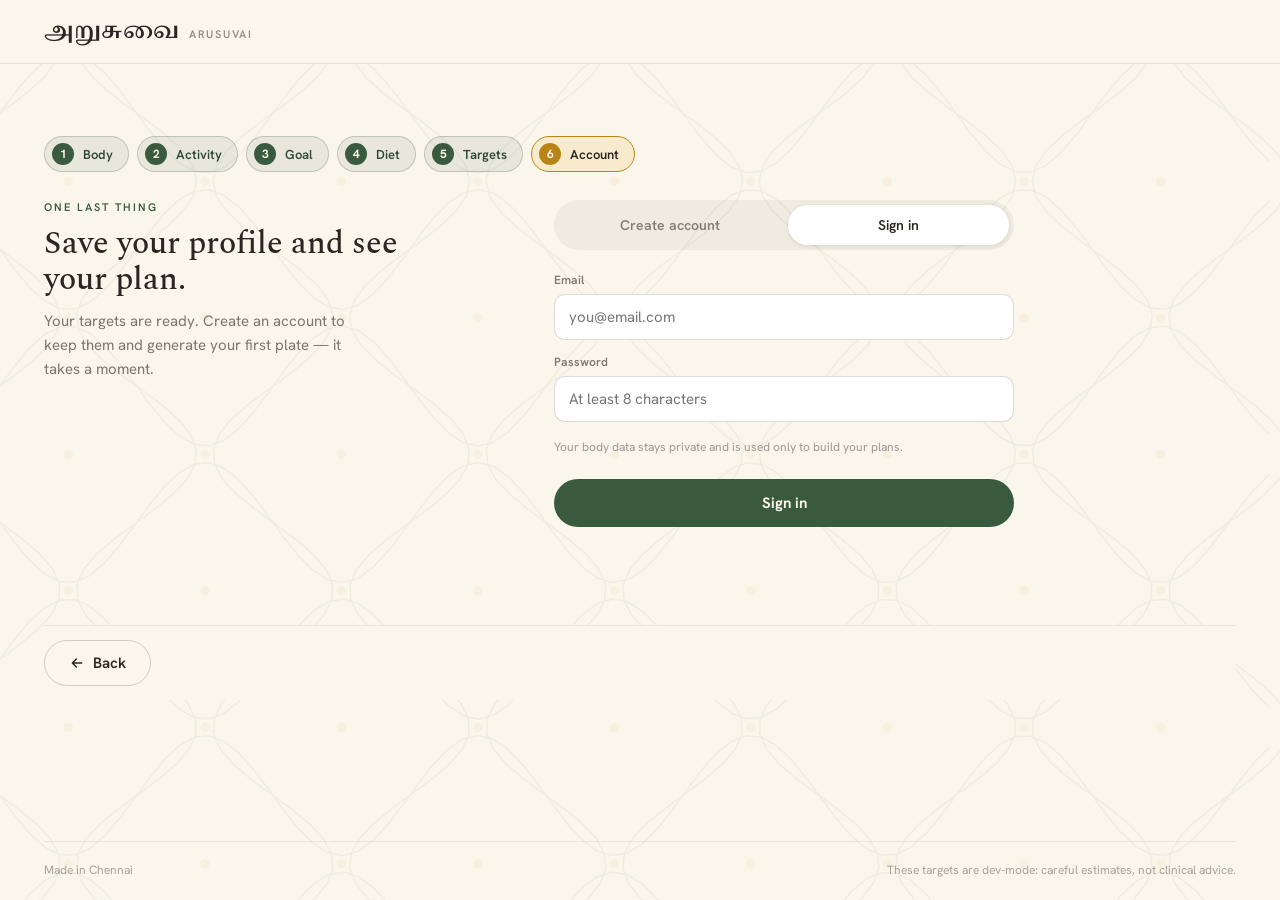
==== web/dashboard.html @ bb8af954 "R4d (south dinner split): SOUTH_DINNER mirrors SOUTH_LUNCH's grammar exactly R4d as written bundled " ====
<!DOCTYPE html>
<html lang="en">
<head>
<meta charset="utf-8">
<meta name="viewport" content="width=device-width, initial-scale=1">
<title>Arusuvai · Your dashboard</title>
<meta name="description" content="Your saved profile and a real plate from the real engine — POST /api/plan, gated on your account.">
<link rel="preconnect" href="https://fonts.googleapis.com">
<link rel="preconnect" href="https://fonts.gstatic.com" crossorigin>
<link href="https://fonts.googleapis.com/css2?family=Spectral:ital,wght@0,400;0,500;0,600;1,400&family=Hanken+Grotesk:wght@400;500;600;700&family=Noto+Serif+Tamil:wght@400;500;600;700&display=swap" rel="stylesheet">
<link rel="stylesheet" href="styles.css">
</head>
<!-- .page-fill: the empty state (signed in, no saved profile) is only a few
     hundred pixels tall, so without this the footer sits mid-screen with bare
     cream below it. See styles.css.
     This page used to add `style="max-width: 1040px"` to its .wrap, which put
     its content column 110px inside its own header's logo. It now takes
     --container-max like every other route; no page sets its own width. -->
<body class="page-fill">

<!-- ============ KOLAM BACKGROUND ============ -->
<div id="kolam" aria-hidden="true"></div>

<!-- ============ HEADER ============ -->
<header id="siteHeader" class="site-header">
  <div class="header-inner">
    <a href="index.html" class="brand" aria-label="Arusuvai — back to the home page">
      <span class="brand-ta">அறுசுவை</span>
      <span class="brand-latin">arusuvai</span>
    </a>
    <!-- See web/header.js: the "authenticated" state, minus its self-link. -->
    <nav class="app-nav" id="appNav" aria-label="Primary"></nav>
  </div>
  <div class="header-rule" aria-hidden="true"></div>
</header>

<div class="wrap">

  <!-- ============ GATE: checking session ============ -->
  <div id="dashGateLoading" class="ob-loading" style="padding-top: clamp(26px, 5vw, 44px);">Checking your session…</div>

  <!-- ============ GATE: signed in, no saved profile ============ -->
  <section class="ob-hero no-rule" id="dashNoProfile" hidden>
    <div class="eyebrow">No saved profile yet</div>
    <h1 class="ob-title">Complete onboarding to see your dashboard.</h1>
    <p class="ob-sub">You're signed in, but there's no profile saved against this account yet.</p>
    <p class="ob-nav"><a href="onboarding.html" class="btn btn-primary">Start onboarding →</a></p>
  </section>

  <!-- ============ DASHBOARD ============ -->
  <div id="dashMain" hidden style="position: relative; z-index: 1; padding: clamp(26px, 5vw, 44px) 0 100px;">

    <div class="tag-row" id="dashProfileTags" style="margin-bottom: clamp(20px, 3vw, 28px);"></div>

    <!-- The same .ob-grid12 the wizard's six steps render into — narrative in
         columns 1-4, controls in 6-12. Not a dashboard-specific two-track
         grid: that is what put this column 110px right of its own logo. -->
    <div class="ob-grid12" style="margin-bottom: clamp(4px, 1vw, 8px);">
      <div class="ob-col-narrative">
        <div class="ob-step-eyebrow">Plate picker</div>
        <div class="ob-step-title" style="font-size: clamp(20px, 3vw, 25px);">Which plate should we solve for?</div>
        <!-- End-user language. This used to send the reader to "CLAUDE.md's
             Meal templates and the build-status table" — repo files nobody
             outside the codebase can open. Same fact, same honesty, addressed
             to the person using the product. -->
        <p class="ob-step-sub">These five are the only region-and-meal combinations with verified recipe data
          today. One plate is solved per request, not a full day.</p>
      </div>
      <div class="ob-col-controls">
        <!-- Region-grouped plate cards, ported from Arusuvai Dashboard v2.dc.html.
             The two regions and five (region, meal_slot) pairs are the real,
             hardcoded set core/planner has templates for today (see the
             build-status table) -- not invented from the mockup. South Indian
             dinner joined 2026-08-24 (TASKS_3.md R4d): it mirrors South Indian
             lunch's own grammar, so it earns a third South Indian card rather
             than a new region group. Card "name"
             is the region only and "note" is a generic, uniformly-true line:
             the mockup's per-card dish names ("Pongal, sambar & chutney") are
             not ported, because the solver -- not this page -- decides which
             dishes fill a plate, and it hasn't run yet when this picker
             renders. -->
        <div class="dash-plate-groups" id="obPlatePicker">
          <div class="dash-plate-region">
            <div class="dash-plate-region-head"><span class="dash-plate-region-label">South Indian</span><span class="dash-plate-region-rule" aria-hidden="true"></span></div>
            <div class="dash-plate-grid">
              <label class="dash-plate-card">
                <input type="radio" name="plate" value="south_indian:breakfast" checked>
                <span class="dash-plate-card-head"><span class="dash-plate-slot">Breakfast</span><span class="dash-plate-dot" aria-hidden="true"></span></span>
                <span class="dash-plate-name">South Indian</span>
                <span class="dash-plate-note">Solved fresh from today's recipe library.</span>
              </label>
              <label class="dash-plate-card">
                <input type="radio" name="plate" value="south_indian:lunch">
                <span class="dash-plate-card-head"><span class="dash-plate-slot">Lunch</span><span class="dash-plate-dot" aria-hidden="true"></span></span>
                <span class="dash-plate-name">South Indian</span>
                <span class="dash-plate-note">Solved fresh from today's recipe library.</span>
              </label>
              <label class="dash-plate-card">
                <input type="radio" name="plate" value="south_indian:dinner">
                <span class="dash-plate-card-head"><span class="dash-plate-slot">Dinner</span><span class="dash-plate-dot" aria-hidden="true"></span></span>
                <span class="dash-plate-name">South Indian</span>
                <span class="dash-plate-note">Solved fresh from today's recipe library.</span>
              </label>
              <div class="dash-plate-more" aria-hidden="true">More South Indian slots open here as recipes are added.</div>
            </div>
          </div>
          <div class="dash-plate-region">
            <div class="dash-plate-region-head"><span class="dash-plate-region-label">North Indian</span><span class="dash-plate-region-rule" aria-hidden="true"></span></div>
            <div class="dash-plate-grid">
              <label class="dash-plate-card">
                <input type="radio" name="plate" value="north_indian:lunch">
                <span class="dash-plate-card-head"><span class="dash-plate-slot">Lunch</span><span class="dash-plate-dot" aria-hidden="true"></span></span>
                <span class="dash-plate-name">North Indian</span>
                <span class="dash-plate-note">Solved fresh from today's recipe library.</span>
              </label>
              <label class="dash-plate-card">
                <input type="radio" name="plate" value="north_indian:dinner">
                <span class="dash-plate-card-head"><span class="dash-plate-slot">Dinner</span><span class="dash-plate-dot" aria-hidden="true"></span></span>
                <span class="dash-plate-name">North Indian</span>
                <span class="dash-plate-note">Solved fresh from today's recipe library.</span>
              </label>
              <div class="dash-plate-more" aria-hidden="true">More North Indian slots open here as recipes are added.</div>
            </div>
          </div>
        </div>
        <div class="ob-save-actions">
          <!-- .btn-action, not an inline size: this is the same act as the
               wizard's Continue and must be the same control. Placement
               differs (inline, not a sticky bar) because this is a
               single-purpose page — see styles.css, "the page-advancing
               action", for the rule. -->
          <button type="button" class="btn btn-primary btn-action" id="dashGenerate">
            Generate my plate
            <svg width="16" height="16" viewBox="0 0 24 24" fill="none" stroke="currentColor" stroke-width="2.2" stroke-linecap="round" stroke-linejoin="round"><path d="M5 12h14M13 6l6 6-6 6"></path></svg>
          </button>
        </div>
        <div class="ob-endpoint" id="dashEndpointLabel" style="text-align: left;"></div>
      </div>
    </div>

    <div id="obPlanLoading" class="ob-loading" hidden>Calling <code>POST /api/plan</code>…</div>
    <div id="obPlanNetworkError" class="ob-error" hidden></div>

    <div style="margin-top: clamp(28px, 4vw, 38px);">

      <!-- ===== SUCCESS ===== -->
      <section id="obPlanSuccess" hidden>
        <div class="eyebrow" id="obSuccessEyebrow" style="margin-bottom: 14px;"></div>
        <h1 class="ob-title" style="max-width: none;">A plate built for you.</h1>

        <!-- Plate (components) beside its summary + actions on desktop; stacks
             on phones. See styles.css .dash-plan-grid. One plate per call, so
             this is plate | summary, not a fabricated multi-meal day. -->
        <div class="dash-plan-grid">
          <div class="meal-grid">
            <!-- Class set by dashboard-success.js (dash-dish-card) -- left
                 bare here since JS overwrites className on every render. -->
            <div id="obPlanMeals"></div>
          </div>

          <aside class="dash-plan-side">
            <p class="ob-target-sentence" id="obSuccessSentence" style="max-width: 46ch;"></p>
            <!-- Class set by dashboard-success.js (dash-total-card). -->
            <div id="obPlanTotal"></div>
            <!-- Provenance, not decoration. docs/methodology.md requires any
                 rendered plan produced in dev_mode to carry that label in the
                 artifact itself, because this page's real output is a
                 screenshot and "unvalidated" has to survive being viewed with
                 no surrounding context. Sits above the relaxation note: how
                 much of this plate rests on unchecked data outranks which
                 tolerance rungs were walked. See audit finding 37. Class set
                 by dashboard-success.js (dash-callout-amber) when non-empty. -->
            <div id="obPlanProvenance"></div>
            <div class="dash-note" id="obPlanRelaxationNote"></div>

            <div style="display: flex; flex-wrap: wrap; gap: 12px; margin-top: clamp(20px, 3vw, 28px);">
              <button type="button" class="btn btn-primary btn-action" id="dashRegenerate">
                <svg width="15" height="15" viewBox="0 0 24 24" fill="none" stroke="currentColor" stroke-width="2.2" stroke-linecap="round" stroke-linejoin="round"><path d="M21 12a9 9 0 1 1-2.64-6.36M21 3v6h-6"></path></svg>
                Regenerate this plate
              </button>
            </div>
          </aside>
        </div>
      </section>

      <!-- ===== HONEST DECLINE ===== -->
      <!-- A decline is prose, not a grid — capped to a readable column rather
           than stretched across the wide dashboard. -->
      <section id="obPlanDecline" hidden style="max-width: 680px;">
        <div class="eyebrow" id="obDeclineEyebrow" style="color: var(--amber-deep); margin-bottom: 14px;"></div>
        <h1 class="ob-title" style="max-width: none;">We'd rather not build this one.</h1>
        <p class="ob-target-sentence" id="obDeclineLede" style="max-width: 56ch;"></p>

        <div class="ob-decline-grid">
          <div class="ob-callout dash-decline-held" style="margin: 0;">
            <div class="ob-callout-head">
              <svg width="15" height="15" viewBox="0 0 24 24" fill="none" stroke="currentColor" stroke-width="2.2" stroke-linecap="round" stroke-linejoin="round"><rect x="4" y="11" width="16" height="10" rx="2"></rect><path d="M8 11V7a4 4 0 0 1 8 0v4"></path></svg>
              <span>Why we stopped</span>
            </div>
            <div class="ob-callout-list" id="obDeclineViolations"></div>
          </div>

          <div>
            <div style="font-size: 11px; letter-spacing: .14em; text-transform: uppercase; color: rgba(43, 38, 34, .45); font-weight: 600; margin-bottom: 14px;">What you can do</div>
            <div class="ob-paths" id="obDeclinePaths"></div>
          </div>
        </div>

        <p class="ob-decline-disclosure" id="obDeclineDisclosure" style="margin-top: 18px;"></p>
        <!-- The decline's counterpart to #obPlanProvenance on the success path.
             A refusal computed from unchecked figures is still a claim, and the
             reader is owed the same disclosure a served plate gets. Class set
             by dashboard-decline.js (dash-callout-amber) when non-empty. -->
        <div id="obDeclineProvenance"></div>

        <div style="display: flex; flex-wrap: wrap; gap: 12px; margin-top: clamp(24px, 3.5vw, 32px);">
          <a href="onboarding.html" class="btn btn-primary btn-action">Adjust my profile</a>
          <button type="button" class="btn btn-action is-quiet" id="dashTryAnother">Try a different plate</button>
        </div>
        <p class="ob-field-note" style="margin-top: 20px; max-width: 56ch;">This isn't an error — it's the plan being honest rather than quietly bending a limit you asked it to hold.</p>
      </section>

    </div>
  </div>

  <!-- ============ FOOTER ============ -->
  <footer class="site-footer">
    <div class="footer-bottom">
      <span>Made in Chennai</span>
      <span>These targets are dev-mode: careful estimates, not clinical advice.</span>
    </div>
  </footer>
</div>

<script src="auth.js"></script>
<script src="header.js"></script>
<script src="kolam.js"></script>
<script src="dashboard-copy.js"></script>
<script src="dashboard-success.js"></script>
<script src="dashboard-decline.js"></script>
<script src="dashboard.js"></script>
</body>
</html>
---- web/styles.css ----
/* Arusuvai landing page — ported from the Claude Design canvas
   (Arusuvai Landing.dc.html) to a self-contained static page with no
   proprietary runtime. Palette, type and motion follow
   data/../uploads/arusuvai_design_brief.md:
     cream #FBF6EC · charcoal #2B2622 · leaf green #3A5A40
     turmeric amber #E0A526 (used sparingly) · terracotta #C1694F
   Motion is slow and warm; one thing moves at a time. */

:root {
  --cream: #FBF6EC;
  --cream-card: #FCF9F1;
  --cream-sink: #F4ECD9;
  --ink: #2B2622;
  --green: #3A5A40;
  --green-dark: #2E4833;
  --amber: #E0A526;
  --amber-deep: #B98416;
  --terracotta: #C1694F;
  /* Added for web/onboarding.html: the first form with real submission
     failure states (a 422 from the API, an unreachable server). Not in the
     original design brief — DESIGN_SYSTEM.md flagged this as undefined, so
     it's registered here rather than left as an inline color. Distinct from
     --terracotta (a tertiary *accent*, not a status color). */
  --error: #B3392C;
  --error-bg: rgba(179, 57, 44, .08);
  /* --field / --field-border were removed 2026-07-29 and folded into
     --surface / --border below. They said "text input" specifically, which is
     why radio cards and pills were free to use a different fill and did — the
     token layer itself encoded the split that made surface colour ambiguous.
     One token now covers every interactive control regardless of its shape. */
  --serif: 'Spectral', Georgia, serif;
  --sans: 'Hanken Grotesk', system-ui, sans-serif;
  --tamil: 'Noto Serif Tamil', serif;
  --rule: rgba(43, 38, 34, .08);

  /* ---- THE CONTAINER TOKEN ----
     Added 2026-07-29. One measure and one inset for every page, every route,
     header through footer. Before this there were three: the landing page at
     1240px, the wizard at its own 1200px, and the dashboard at an inline
     1040px set on .wrap in dashboard.html. That last one is the reason this
     is a token and not a per-page value: the dashboard's HEADER still used
     the global measure while its CONTENT used the inline override, so the
     logo sat at x=305 and the content column beneath it at x=415 — a 110px
     misalignment inside a single page, with the brand visibly hanging off
     the left of everything under it.

     A page may change what it puts inside the container. It may not change
     the container. Nothing below this line, and nothing in any page's markup,
     may set its own max-width on a layout container; the derived rules are
     .wrap, .header-inner and the wizard grid, and tests/test_web_wizard_layout.py
     asserts logo-left == content-left on all three routes rather than
     trusting that promise. */
  --container-max: 1280px;
  --container-pad: clamp(18px, 4vw, 44px);
  /* Kept as the name the rest of this sheet already uses. It is now an alias,
     not an independent value — there is one measure. */
  --max: var(--container-max);

  /* ---- surface / state tokens (single-purpose, one meaning each) ----
     Added 2026-07-29. Before these, one fill value carried two meanings at
     once: cream/tan said "this is a card" on the activity and goal cards but
     a green tint said "this is selected" on the very same component, and the
     day picker said "selected" with a THIRD treatment (solid green, white
     text). Three selected languages and a surface colour doing double duty.
     Surface and state are now orthogonal: --surface answers "is this
     interactive?", --accent-selected answers "is this chosen?", and neither
     is ever used for the other's job. Step components must reference these,
     never a raw hex. */
  --surface: #FFFFFF;            /* every interactive control, always white */
  --surface-page: var(--cream);  /* the page itself */
  --surface-panel: var(--cream-sink); /* read-only panels ONLY (citations) */
  --border: rgba(43, 38, 34, .16);
  --border-selected: var(--green);
  --accent-selected: rgba(58, 90, 64, .08);
  /* Amber has exactly one job in the wizard: marking the current step in the
     stepper. It previously also tinted the dev_mode badge and inline numbers
     in step 5's prose, so "amber" meant three different things on one screen
     and stopped signalling anything. Numbers get weight instead of colour;
     dev_mode gets a neutral treatment. */
  --accent-current: var(--amber-deep);

  /* ---- wizard layout contract (see .ob-shell / .ob-grid12) ----
     --wizard-max was an independent 1200px until 2026-07-29. That was the
     narrower version of the same defect as the dashboard's inline 1040px:
     the wizard's own measure was 40px tighter than the header's, so the
     onboarding logo and the step content did not share a left edge either.
     A route-specific measure is exactly what --container-max exists to
     prevent, so this is now an alias with no value of its own. */
  --wizard-max: var(--container-max);
  --wizard-gutter: 32px;  /* one gutter, all six steps */
  --wizard-top: 72px;     /* fixed offset below the header; NOT centring */
  --ob-nav-h: 76px;       /* sticky action bar; reserved as step padding */

  /* ---- shared type scale ----
     Step 5's review prose was set at clamp(18px,3.4vw,22px) with 1.55 leading
     while every other step's description was a flat 15px/1.6 — the same role
     rendered two sizes apart depending on which step you were on. */
  --text-lead: 16.5px;    /* step 5's review sentence (serif, still larger) */
  --text-body: 15px;      /* every step description */
  --text-note: 12.5px;    /* helper text under a control group */
  --text-label: 12.5px;   /* control-group captions */

  /* ---- kolam background ----
     ONE value for the woven dot grid, on every route. Added 2026-07-30: the
     landing page animated its own inline opacity between .03 and .18 while
     onboarding and the dashboard sat at a flat .06 from this sheet, so the
     same background element was three times stronger on one route than the
     other two and the seam showed on navigation. The landing page still
     breathes — web/app.js multiplies an envelope by this token — but it now
     breathes UP TO the shared value rather than past it, so no route ever
     renders the kolam at a strength another route does not. Change this one
     number to change the background everywhere, including reduced motion. */
  --kolam-opacity: .06;

  /* ---- protein calculator dock (landing page only) ----
     The dock is deliberately anchored to the viewport edge, not to the
     container: it is a persistent utility rail, the one element on the page
     that is not page content. What was NOT defined was what happens when the
     viewport is narrower than the panel it slides open, and the answer used
     to be "the card overflows and is clipped" — at 390px, 308px of card with
     roughly 40px on screen (DESIGN_SYSTEM.md, known inconsistency 0). The
     panel and the card now take their width from this one value, which never
     exceeds the viewport minus room for the toggle, so the open state fits at
     every width instead of being hidden by `overflow-x: clip`. */
  --calc-panel-w: min(308px, calc(100vw - 64px));
}

* { box-sizing: border-box; }
html { -webkit-text-size-adjust: 100%; scroll-behavior: smooth; }
body {
  margin: 0;
  background: var(--cream);
  color: var(--ink);
  font-family: var(--sans);
  -webkit-font-smoothing: antialiased;
  text-rendering: optimizeLegibility;
  overflow-x: clip;
}
a { color: var(--green); text-decoration: none; transition: color .3s ease; }
a:hover { color: var(--amber-deep); }
img { max-width: 100%; display: block; }
button { font-family: var(--sans); }

/* ---------- keyframes ---------- */
@keyframes ar-fadein { from { opacity: 0; transform: translateY(10px); } to { opacity: 1; transform: translateY(0); } }
@keyframes ar-nudge { 0%, 100% { transform: translateY(0); } 50% { transform: translateY(5px); } }

/* ---------- shell ---------- */
.wrap {
  position: relative;
  z-index: 1;
  max-width: var(--container-max);
  margin: 0 auto;
  padding: 0 var(--container-pad);
}
.eyebrow {
  font-size: 12px;
  letter-spacing: .18em;
  text-transform: uppercase;
  color: var(--green);
  font-weight: 600;
}
section { border-top: 1px solid var(--rule); }
section.no-rule { border-top: none; }

/* ---------- kolam background ---------- */
#kolam {
  position: fixed;
  inset: 0;
  z-index: 0;
  pointer-events: none;
  overflow: hidden;
  opacity: var(--kolam-opacity);
}
#kolam svg { width: 100%; height: 100%; }

/* ---------- header ---------- */
.site-header {
  position: sticky;
  top: 0;
  z-index: 30;
  background: var(--cream);
  transition: background .3s ease, backdrop-filter .3s ease;
}
.site-header.scrolled {
  background: rgba(251, 246, 236, .82);
  backdrop-filter: blur(16px) saturate(1.4);
  -webkit-backdrop-filter: blur(16px) saturate(1.4);
}
/* Same measure and the same horizontal inset as .wrap, from the same tokens.
   Only the vertical padding is the header's own. This is what makes the logo
   share a left edge with the content below it on every route. */
.header-inner {
  max-width: var(--container-max);
  margin: 0 auto;
  padding: 14px var(--container-pad);
  display: flex;
  align-items: center;
  justify-content: space-between;
  gap: 16px;
}
.header-rule { height: 1px; background: rgba(43, 38, 34, .1); }
.brand { display: flex; align-items: baseline; gap: 10px; }
/* The brand is the only way out of the onboarding wizard for an anonymous
   visitor: that state deliberately renders no nav items (web/header.js), so
   without this the sole exit is the browser's back button. It carries no
   colour of its own, so `a { color: var(--green) }` would tint the wordmark
   on hover -- the affordance is a cursor and a slight fade, not a colour
   change. .brand-ta/.brand-latin set their own colours, so opacity is the
   one property that reaches both. */
a.brand { cursor: pointer; transition: opacity .25s ease; }
a.brand:hover { opacity: .62; }
.brand-ta { font-family: var(--tamil); font-weight: 600; font-size: 22px; color: var(--ink); letter-spacing: .2px; }
.brand-latin { font-size: 11px; letter-spacing: .16em; text-transform: uppercase; color: rgba(43, 38, 34, .5); font-weight: 600; }
/* One nav, for all three header states (see web/header.js). It replaces .nav
   on the landing page and .ob-authbar on the two app pages, which were two
   layouts for the same strip: .nav laid out left-to-right with an 18px gap,
   .ob-authbar right-aligned with a 10px gap and its own wrapping rules, so
   the same "Log out" button sat at a different height and spacing depending
   on which page you were on. */
.app-nav { display: flex; flex-wrap: wrap; align-items: center; justify-content: flex-end; gap: 18px; min-width: 0; }
.app-nav a { font-size: 14px; font-weight: 500; color: rgba(43, 38, 34, .7); }
.app-nav a:hover { color: var(--green); }
.app-nav .btn-link { font-size: 14px; }
/* The address truncates rather than forcing a horizontal scroll on every
   signed-in page; the full value stays the element's text content. */
.hdr-email { font-size: 13px; color: rgba(43, 38, 34, .55); min-width: 0; overflow: hidden; text-overflow: ellipsis; white-space: nowrap; }

/* ---------- buttons ---------- */
.btn { cursor: pointer; border: none; font-family: var(--sans); white-space: nowrap; transition: background .3s, transform .3s, color .3s, border-color .3s; }
.btn-link { font-size: 14px; font-weight: 600; color: var(--green); background: none; padding: 9px 6px; }
.btn-link:hover { color: var(--green-dark); }
.btn-primary { font-size: 14px; font-weight: 600; color: var(--cream); background: var(--green); padding: 9px 16px; border-radius: 999px; }

/* ---------- the page-advancing action ----------
   THE RULE, so that this is a decision rather than an accident:

     A multi-step flow puts its advancing action in the sticky bottom bar
     (.ob-nav). Progression is the mental model there — the reader's eye
     learns one place and Continue never moves between steps.

     A single-purpose page puts its action inline, directly beneath the
     controls it acts on (.ob-save-actions). There is no progression to
     anchor, and a sticky bar for one button is chrome around a single act.

   The placements differ because the pages differ; the BUTTONS must not. Both
   were separately sized before — the wizard's Continue at 13px/24px from a
   rule, the dashboard's Generate at 14px/26px from an inline style, its
   Regenerate at 14px/24px from another — so the same act looked like a
   slightly different control depending on where you met it. One class now
   carries that geometry, and neither placement may set its own.

   .is-quiet is the secondary emphasis (wizard Back, "Try a different plate"):
   same geometry, outlined instead of filled. */
/* box-sizing + a transparent border, so the outlined variant is not 2px
   taller than the filled one; an explicit line-height, so an <a class="btn
   btn-action"> is not taller than a <button> with the same class inheriting
   the body's 1.6. Measured: 46 / 48 / 48px across the three before this. */
.btn-action { box-sizing: border-box; padding: 13px 24px; border: 1px solid transparent; border-radius: 999px;
  font-size: 15px; font-weight: 600; line-height: 1.25; display: inline-flex; align-items: center; gap: 8px; }
/* An explicit display value beats the `hidden` attribute's UA `display:none`,
   so buttons hidden per step (Back on step 1, Continue on step 6) kept
   rendering until this existed. */
.btn-action[hidden] { display: none; }
.btn-primary.btn-action:not(:disabled):hover { transform: translateY(-1px); }
.btn-action.is-quiet { background: transparent; border-color: rgba(43, 38, 34, .2); color: var(--ink); }
.btn-action.is-quiet:hover { border-color: var(--green); color: var(--green); }
.btn-primary:hover { background: var(--green-dark); }
.cta { font-family: var(--sans); font-size: 15px; font-weight: 600; padding: 14px 24px; border-radius: 999px; display: inline-block; }
.cta-solid { color: var(--cream); background: var(--green); }
.cta-solid:hover { background: var(--green-dark); color: var(--cream); transform: translateY(-1px); }
.cta-ghost { color: var(--ink); padding: 14px 20px; border: 1px solid rgba(43, 38, 34, .2); }
.cta-ghost:hover { border-color: var(--green); color: var(--green); }

/* ---------- protein calculator dock ---------- */
.calc-dock {
  position: fixed;
  top: 50%;
  right: 0;
  transform: translateY(-50%);
  z-index: 45;
  display: flex;
  align-items: stretch;
}
.calc-panel { width: 0; overflow: hidden; transition: width .42s cubic-bezier(.22, .61, .36, 1); }
.calc-dock.open .calc-panel { width: var(--calc-panel-w); }
/* The card keeps an explicit width rather than 100%: the panel collapses to
   0 to animate, and a percentage card would squeeze its own text during the
   transition instead of sliding out from behind the edge. Same token as the
   panel, so the two can never disagree -- that disagreement is what let the
   card sit 308px wide inside a 40px-visible panel at 390px. */
.calc-card {
  width: var(--calc-panel-w);
  background: var(--cream-card);
  border: 1px solid rgba(43, 38, 34, .12);
  border-right: none;
  border-radius: 16px 0 0 16px;
  box-shadow: -8px 0 28px rgba(43, 38, 34, .1);
  padding: 22px 22px 24px;
}
.calc-kicker { font-size: 11px; letter-spacing: .16em; text-transform: uppercase; color: var(--green); font-weight: 600; margin-bottom: 4px; }
.calc-lede { font-size: 12.5px; color: rgba(43, 38, 34, .55); line-height: 1.5; margin-bottom: 16px; }
.calc-sentence { font-family: var(--serif); font-size: 18px; line-height: 1.9; color: var(--ink); }
.calc-sentence input {
  font: inherit; font-weight: 600; color: var(--amber-deep); text-align: center;
  background: transparent; border: none; border-bottom: 2px solid rgba(224, 165, 38, .5);
  outline: none; padding: 0 2px;
}
.calc-sentence input.w { width: 2.9em; }
.calc-sentence input.d { width: 1.9em; }
.calc-result { margin-top: 16px; padding-top: 16px; border-top: 1px solid rgba(43, 38, 34, .1); }
.calc-result .val { font-size: 16px; color: var(--ink); }
.calc-result .val strong { font-weight: 700; color: var(--green); }
.calc-cite { font-size: 12px; color: rgba(43, 38, 34, .5); font-style: italic; margin-top: 6px; line-height: 1.5; }
.calc-toggle {
  flex: none;
  background: var(--green);
  color: var(--cream);
  border: none;
  cursor: pointer;
  border-radius: 14px 0 0 14px;
  padding: 18px 11px;
  display: flex;
  flex-direction: column;
  align-items: center;
  gap: 12px;
  box-shadow: -3px 0 14px rgba(43, 38, 34, .14);
  transition: background .3s;
}
.calc-toggle:hover { background: var(--green-dark); }
.calc-toggle .lbl { writing-mode: vertical-rl; transform: rotate(180deg); font-size: 11px; letter-spacing: .16em; text-transform: uppercase; font-weight: 600; }
.calc-toggle .chev { transition: transform .4s ease; }
.calc-dock.open .calc-toggle .chev { transform: rotate(180deg); }
/* Behaviour below the point where the open panel would cover the reading
   column, which was previously undefined. 1100px is not a new number: it is
   the same collapse point .ob-grid12 uses, the width at which this project
   already decided a two-track layout stops fitting. Above it the dock sits at
   the vertical centre, beside the content. At or below it the dock drops to
   the bottom corner, so an open panel overlaps the end of the page rather
   than the middle of the paragraph the reader is in. The ≤560px rule further
   down only repeats the anchoring; the width is handled by --calc-panel-w at
   every size, so there is no width at which the card is clipped. */
@media (max-width: 1100px) {
  .calc-dock { top: auto; bottom: 16px; transform: none; }
}

/* ---------- hero ---------- */
.hero {
  padding: clamp(34px, 6vw, 72px) 0 clamp(8px, 2vw, 20px);
  text-align: center;
  display: flex;
  flex-direction: column;
  align-items: center;
}
.hero .eyebrow { margin-bottom: 34px; }
/* align-items: flex-end, NOT baseline. The row cycles Tamil, Telugu, Kannada
   and Malayalam through one slot, and those four fonts put their baseline at
   different heights within the same font-size — so a baseline-aligned label
   moved every 2.5s, sitting mid-glyph on the Malayalam frame and lower on the
   Kannada one. The word is an inline-block with line-height .96, which makes
   its box exactly .96em tall whatever script is in it; aligning to the bottom
   of that box is therefore script-independent by construction. The old
   `padding-bottom: 16px` on the label was the hand-tuned compensation for the
   baseline drift and is gone with the cause. */
.morph-row { display: flex; align-items: flex-end; justify-content: center; gap: 16px; flex-wrap: wrap; margin-bottom: 2px; min-height: 1.05em; }
.morph-word {
  display: inline-block; line-height: .96;
  font-size: clamp(44px, 7vw, 74px); color: var(--ink); font-weight: 600;
  font-family: var(--tamil);
  transition: opacity .5s ease;
}
.morph-lang { font-size: 12px; letter-spacing: .14em; text-transform: uppercase; color: rgba(43, 38, 34, .4); font-weight: 600; padding-bottom: 4px; transition: opacity .5s ease; }
.hero-title { font-family: var(--serif); font-weight: 500; font-size: clamp(30px, 4.8vw, 50px); line-height: 1.08; letter-spacing: -.01em; margin: 14px 0 0; color: var(--ink); max-width: 22ch; }
.hero-sub { font-size: clamp(16px, 1.7vw, 18px); line-height: 1.6; color: rgba(43, 38, 34, .72); max-width: 52ch; margin: 20px 0 0; text-wrap: pretty; }
.cred-line { display: flex; align-items: center; justify-content: center; gap: 9px; margin: 22px 0 0; }
.cred-dot { width: 7px; height: 7px; border-radius: 50%; background: var(--amber); flex: none; }
.cred-line span:last-child { font-size: 14px; font-weight: 500; color: var(--ink); }
.cta-row { display: flex; flex-wrap: wrap; justify-content: center; gap: 14px; margin-top: 30px; }
.free-line { font-size: 14.5px; color: var(--ink); margin-top: 22px; }
.free-line strong { color: var(--green); }
.cred-strip { font-size: 11.5px; letter-spacing: .03em; color: rgba(43, 38, 34, .42); margin-top: 14px; max-width: 54ch; line-height: 1.5; }
.scroll-cue { margin-top: clamp(30px, 4vw, 46px); display: flex; flex-direction: column; align-items: center; gap: 7px; color: rgba(43, 38, 34, .4); }
.scroll-cue:hover { color: var(--green); }
.scroll-cue span { font-size: 11px; letter-spacing: .16em; text-transform: uppercase; font-weight: 600; }
.scroll-cue svg { animation: ar-nudge 2s ease-in-out infinite; }

/* ---------- section headings ---------- */
.sec-eyebrow { margin-bottom: 14px; }
.sec-title { font-family: var(--serif); font-weight: 400; line-height: 1.2; color: var(--ink); margin: 0; }

/* ---------- six-food bloom ---------- */
.bloom { padding: clamp(60px, 9vw, 120px) 0 clamp(40px, 6vw, 80px); text-align: center; }
.bloom .eyebrow { margin-bottom: 22px; }
.bloom h2 { font-family: var(--serif); font-weight: 400; font-size: clamp(26px, 4vw, 42px); line-height: 1.2; margin: 0 auto; max-width: 24ch; color: var(--ink); }
.bloom h2 .accent { color: var(--amber-deep); border-bottom: 2px dotted rgba(224, 165, 38, .55); white-space: nowrap; }
.bloom-lede { font-size: 15px; color: rgba(43, 38, 34, .55); margin: 16px auto 0; max-width: 44ch; }
.bloom-grid { display: flex; flex-wrap: wrap; justify-content: center; gap: clamp(12px, 2vw, 22px); margin-top: clamp(30px, 5vw, 52px); }
.bloom-card {
  flex: 0 0 auto; width: 140px; padding: 22px 12px;
  background: var(--cream-card); border: 1px solid rgba(43, 38, 34, .09); border-radius: 16px;
  opacity: 0; transform: translateY(16px) scale(.96);
  transition: opacity .7s ease, transform .7s cubic-bezier(.22, .61, .36, 1);
}
.bloom-grid.in .bloom-card { opacity: 1; transform: translateY(0) scale(1); }
.bloom-grid.in .bloom-card:nth-child(1) { transition-delay: 0ms; }
.bloom-grid.in .bloom-card:nth-child(2) { transition-delay: 80ms; }
.bloom-grid.in .bloom-card:nth-child(3) { transition-delay: 160ms; }
.bloom-grid.in .bloom-card:nth-child(4) { transition-delay: 240ms; }
.bloom-grid.in .bloom-card:nth-child(5) { transition-delay: 320ms; }
.bloom-grid.in .bloom-card:nth-child(6) { transition-delay: 400ms; }
.bloom-card .ta { font-family: var(--tamil); font-size: 22px; font-weight: 600; color: var(--green); margin-bottom: 8px; }
.bloom-card .taste { font-size: 11px; letter-spacing: .1em; text-transform: uppercase; color: rgba(43, 38, 34, .45); font-weight: 600; margin-bottom: 12px; }
.bloom-card .food { font-family: var(--serif); font-size: 17px; color: var(--ink); }
.bloom-card .foodta { font-family: var(--tamil); font-size: 13px; color: rgba(43, 38, 34, .5); margin-top: 2px; }

/* ---------- one kitchen, three traditions ---------- */
.traditions { padding: clamp(50px, 7vw, 90px) 0; }
.traditions .head { text-align: center; margin-bottom: clamp(30px, 4vw, 50px); }
.traditions h2 { font-size: clamp(24px, 3.4vw, 38px); margin: 0 auto; max-width: 20ch; }
.trad-grid { display: grid; grid-template-columns: repeat(auto-fit, minmax(260px, 1fr)); gap: clamp(24px, 4vw, 48px); }
.trad-card { text-align: center; min-width: 0; }
.trad-plate {
  aspect-ratio: 1 / 1; border-radius: 20px; margin-bottom: 22px;
  border: 1px solid rgba(43, 38, 34, .06); overflow: hidden;
  /* Fallback while the real cut-out plate photo is dropped into web/assets/.
     A quiet concentric-ring motif in the leaf/amber palette, not a grey box. */
  background:
    radial-gradient(circle at 50% 50%, transparent 0 33%, rgba(43, 38, 34, .05) 33% 34%, transparent 34%),
    radial-gradient(circle at 50% 50%, transparent 0 45%, rgba(58, 90, 64, .10) 45% 46%, transparent 46%),
    radial-gradient(circle at 50% 42%, rgba(224, 165, 38, .10), transparent 55%),
    var(--cream-card);
}
.trad-plate img { width: 100%; height: 100%; object-fit: cover; }
.trad-name { font-family: var(--serif); font-size: 23px; color: var(--ink); margin-bottom: 7px; }
.trad-dishes { font-size: 13.5px; color: var(--amber-deep); font-weight: 600; margin-bottom: 13px; }
.trad-note { font-size: 14.5px; line-height: 1.6; color: rgba(43, 38, 34, .65); max-width: 34ch; margin: 0 auto; text-wrap: pretty; }

/* ---------- how it works ---------- */
.how { padding: clamp(50px, 7vw, 90px) 0; }
.how h2 { font-size: clamp(24px, 3.4vw, 36px); margin: 0 0 clamp(28px, 4vw, 44px); max-width: 22ch; }
.how .eyebrow { margin-bottom: 12px; }
.steps-grid { display: grid; grid-template-columns: repeat(auto-fit, minmax(230px, 1fr)); gap: clamp(18px, 2.5vw, 30px); }
.step { min-width: 0; }
.step .n { font-family: var(--serif); font-size: 15px; color: var(--amber); font-weight: 600; margin-bottom: 14px; }
.step .t { font-family: var(--serif); font-size: 19px; color: var(--ink); margin-bottom: 8px; line-height: 1.25; }
.step .b { font-size: 14.5px; color: rgba(43, 38, 34, .62); line-height: 1.55; }
.facts { margin-top: clamp(34px, 4vw, 52px); padding-top: clamp(28px, 3vw, 40px); border-top: 1px solid var(--rule); display: grid; grid-template-columns: repeat(auto-fit, minmax(240px, 1fr)); gap: clamp(24px, 4vw, 44px); }
.facts .col { min-width: 0; }
.facts .lbl { font-size: 11px; letter-spacing: .14em; text-transform: uppercase; color: rgba(43, 38, 34, .45); font-weight: 600; margin-bottom: 14px; }
.tag-row { display: flex; flex-wrap: wrap; gap: 8px; }
/* ONE fill, because .tag has exactly one job: a read-only summary of a value
   the user already chose. It used to fork on what the value was ABOUT --
   .tag-diet sage, .tag-goal amber -- which on the dashboard put "Vegetarian"
   and "Maintain" side by side in two different colours while being the same
   class of element read out of the same saved profile. The colour was
   carrying no information the label wasn't already carrying.

   Neutral rather than sage, deliberately: these sit directly above the plate
   picker, whose chosen pill is --accent-selected (a sage tint). A read-only
   chip in the selected colour, inches from a control where that colour means
   "you picked this", invites the reading that the chips are selectable too.
   Different job, different surface. */
.tag { font-size: 13.5px; color: var(--ink); border-radius: 999px; padding: 6px 15px; background: rgba(43, 38, 34, .06); }
.facts .fine { font-size: 12.5px; line-height: 1.55; color: rgba(43, 38, 34, .5); margin-top: 13px; max-width: 42ch; }

/* ---------- sample day ---------- */
.sample { padding: clamp(50px, 7vw, 90px) 0; }
.sample .eyebrow { margin-bottom: 12px; }
.sample h2 { font-size: clamp(24px, 3.4vw, 36px); margin: 0 0 6px; max-width: 22ch; }
.sample .who { font-size: 15px; color: rgba(43, 38, 34, .6); font-style: italic; margin-bottom: clamp(26px, 3.5vw, 40px); }
.meal-grid { display: grid; grid-template-columns: repeat(auto-fit, minmax(250px, 1fr)); gap: clamp(18px, 2.5vw, 28px); }
.meal-card { background: var(--cream-card); border: 1px solid rgba(43, 38, 34, .09); border-radius: 16px; padding: 24px; min-width: 0; }
.meal-card .meal { font-size: 11px; letter-spacing: .12em; text-transform: uppercase; color: var(--amber-deep); font-weight: 700; margin-bottom: 12px; }
.meal-card .dish { font-family: var(--serif); font-size: 18px; line-height: 1.3; color: var(--ink); margin-bottom: 9px; }
.meal-card .desc { font-size: 14px; line-height: 1.55; color: rgba(43, 38, 34, .62); margin: 0 0 16px; text-wrap: pretty; }
.meal-card .stat { font-size: 13px; color: rgba(43, 38, 34, .55); font-variant-numeric: tabular-nums; }
.day-total { display: flex; flex-wrap: wrap; align-items: baseline; gap: 10px; margin-top: 24px; font-size: 14.5px; color: var(--ink); }
.day-total strong { font-weight: 600; }
.day-total .num { color: rgba(43, 38, 34, .6); font-variant-numeric: tabular-nums; }
.illus { font-size: 12px; color: rgba(43, 38, 34, .4); margin-top: 8px; font-style: italic; }

/* ---------- science ---------- */
.science { padding: clamp(50px, 7vw, 90px) 0; }
.science-grid { display: grid; grid-template-columns: repeat(auto-fit, minmax(300px, 1fr)); gap: clamp(28px, 4vw, 56px); }
.science-grid .col { min-width: 0; }
.science h2 { font-size: clamp(24px, 3.4vw, 36px); line-height: 1.15; margin: 0 0 18px; }
.science .lede { font-size: 15.5px; line-height: 1.65; color: rgba(43, 38, 34, .7); max-width: 46ch; }
.science .scope { font-size: 13.5px; line-height: 1.6; color: rgba(43, 38, 34, .5); max-width: 52ch; margin: 22px 0 0; }
.quality-card { background: var(--cream-sink); border: 1px solid var(--rule); border-radius: 18px; padding: clamp(22px, 3vw, 30px); }
.quality-card h3 { font-family: var(--serif); font-weight: 400; font-size: 20px; color: var(--ink); margin: 0 0 12px; }
.quality-card p { font-size: 14.5px; line-height: 1.6; color: rgba(43, 38, 34, .68); margin: 0 0 18px; }
.quality-list { display: flex; flex-direction: column; gap: 10px; }
.quality-list div { display: flex; align-items: center; gap: 10px; font-size: 13.5px; color: var(--ink); }
.quality-list .dot { width: 9px; height: 9px; border-radius: 50%; flex: none; }

/* ---------- free band ---------- */
.free-band { padding: clamp(44px, 6vw, 72px) 0; text-align: center; }
.free-band p { font-family: var(--serif); font-weight: 400; font-size: clamp(23px, 3.2vw, 34px); line-height: 1.3; color: var(--ink); max-width: 26ch; margin: 0 auto; text-wrap: pretty; }
.free-band .accent { color: var(--green); }

/* ---------- delivery / early access ---------- */
.delivery { padding: clamp(50px, 7vw, 90px) 0; }
.delivery-grid { display: grid; grid-template-columns: repeat(auto-fit, minmax(280px, 1fr)); gap: clamp(24px, 4vw, 48px); align-items: center; }
.delivery-grid .col { min-width: 0; }
.delivery h2 { font-size: clamp(24px, 3.4vw, 34px); line-height: 1.18; margin: 0 0 16px; }
.delivery p { font-size: 15px; line-height: 1.6; color: rgba(43, 38, 34, .68); max-width: 44ch; margin: 0 0 20px; }
.city-row { display: flex; flex-wrap: wrap; gap: 8px; }
.city { font-size: 13px; border-radius: 999px; padding: 6px 14px; }
.city.live { font-weight: 600; color: var(--green); background: rgba(58, 90, 64, .1); }
.city.soon { color: rgba(43, 38, 34, .5); border: 1px dashed rgba(43, 38, 34, .2); }
.early-card { min-width: 0; background: var(--green); border-radius: 20px; padding: clamp(26px, 4vw, 38px); color: var(--cream); }
.early-card .ta { font-family: var(--tamil); font-size: 24px; font-weight: 600; margin-bottom: 10px; }
.early-card p { font-size: 15px; line-height: 1.55; color: rgba(251, 246, 236, .82); margin: 0 0 22px; max-width: none; }
.early-form { display: flex; gap: 8px; flex-wrap: wrap; }
.early-form input {
  flex: 1 1 180px; min-width: 0; background: rgba(251, 246, 236, .1);
  border: 1px solid rgba(251, 246, 236, .25); border-radius: 999px; padding: 12px 18px;
  color: var(--cream); font-family: var(--sans); font-size: 14px; outline: none;
}
.early-form input::placeholder { color: rgba(251, 246, 236, .5); }
.early-form button { background: var(--amber); color: var(--ink); border: none; border-radius: 999px; padding: 12px 22px; font-weight: 700; font-size: 14px; cursor: pointer; transition: background .3s; }
.early-form button:hover { background: #F0BC4A; }

/* ---------- faq ---------- */
.faq { padding: clamp(50px, 7vw, 90px) 0; }
.faq .eyebrow { margin-bottom: 12px; }
.faq h2 { font-size: clamp(24px, 3.4vw, 36px); margin: 0 0 clamp(22px, 3vw, 36px); }
.faq-list { max-width: 780px; }
.faq-item { border-top: 1px solid rgba(43, 38, 34, .1); }
.faq-q {
  width: 100%; display: flex; align-items: center; justify-content: space-between; gap: 16px;
  text-align: left; background: none; border: none; cursor: pointer; padding: 20px 0;
  font-family: var(--serif); font-size: clamp(16px, 2vw, 19px); color: var(--ink); transition: color .3s;
}
.faq-q:hover { color: var(--green); }
.faq-q .sign { flex: none; font-size: 24px; color: var(--amber-deep); font-weight: 300; line-height: 1; transition: transform .3s ease; }
.faq-item.open .faq-q .sign { transform: rotate(45deg); }
.faq-a { overflow: hidden; max-height: 0; opacity: 0; transition: max-height .4s ease, opacity .4s ease; }
.faq-item.open .faq-a { max-height: 320px; opacity: 1; }
.faq-a p { font-size: 14.5px; line-height: 1.65; color: rgba(43, 38, 34, .68); margin: 0; padding: 0 0 22px; max-width: 66ch; text-wrap: pretty; }

/* ---------- footer ---------- */
.site-footer { padding: clamp(40px, 5vw, 60px) 0 56px; border-top: 1px solid var(--rule); }
.footer-grid { display: grid; grid-template-columns: repeat(auto-fit, minmax(190px, 1fr)); gap: 32px; margin-bottom: 36px; }
.footer-grid .col { min-width: 0; }
.footer-brand p { font-size: 13.5px; line-height: 1.55; color: rgba(43, 38, 34, .55); max-width: 30ch; margin: 12px 0 0; }
.footer-grid .lbl { font-size: 11px; letter-spacing: .14em; text-transform: uppercase; color: rgba(43, 38, 34, .4); font-weight: 600; margin-bottom: 14px; }
.footer-links { display: flex; flex-direction: column; align-items: flex-start; gap: 11px; font-size: 14px; }
.footer-bottom { display: flex; flex-wrap: wrap; align-items: baseline; gap: 12px 24px; justify-content: space-between; padding-top: 24px; border-top: 1px solid var(--rule); font-size: 12px; color: rgba(43, 38, 34, .4); }
.footer-bottom > span { margin: 0; }
/* One rule, not two. On index.html the footer holds a link grid ABOVE this
   row, so .footer-bottom's own border-top separates the two — legitimately a
   second rule. Onboarding and the dashboard have no link grid: .footer-bottom
   is the footer's only child, so its border-top landed directly under
   .site-footer's, stacking two hairlines a padding-length apart, and directly
   under the sticky action bar's third one. When this row is the whole footer,
   .site-footer's rule is the one that separates it from the page and this
   one is redundant. */
.site-footer > .footer-bottom:only-child { border-top: none; padding-top: 0; }

/* ---------- auth modal ---------- */
.modal-overlay {
  position: fixed; inset: 0; z-index: 70; background: rgba(43, 38, 34, .42);
  backdrop-filter: blur(5px); -webkit-backdrop-filter: blur(5px);
  display: flex; align-items: center; justify-content: center; padding: 20px;
  animation: ar-fadein .3s ease;
}
.modal-overlay[hidden] { display: none; }
.modal {
  width: 100%; max-width: 412px; background: var(--cream);
  border: 1px solid rgba(43, 38, 34, .1); border-radius: 22px;
  box-shadow: 0 24px 60px rgba(43, 38, 34, .28); padding: clamp(28px, 4vw, 38px); position: relative;
}
.modal-close {
  position: absolute; top: 16px; right: 16px; width: 34px; height: 34px; border-radius: 50%;
  border: none; background: rgba(43, 38, 34, .06); color: var(--ink); font-size: 20px; line-height: 1;
  cursor: pointer; display: flex; align-items: center; justify-content: center; transition: background .25s;
}
.modal-close:hover { background: rgba(43, 38, 34, .12); }
.modal .brand { margin-bottom: 22px; }
.modal h2 { font-family: var(--serif); font-weight: 500; font-size: 26px; margin: 0 0 6px; color: var(--ink); }
.modal .sub { font-size: 14px; color: rgba(43, 38, 34, .6); margin: 0 0 24px; line-height: 1.5; }
/* .ob-account-fields (web/onboarding.html step 6) shares this exact input
   treatment rather than inventing a second one -- DESIGN_SYSTEM.md, "Known
   inconsistencies #2" on not multiplying input shapes. */
.modal .fields, .ob-account-fields { display: flex; flex-direction: column; gap: 14px; }
.modal label span, .ob-account-fields label span { display: block; font-size: 12px; font-weight: 600; color: rgba(43, 38, 34, .6); margin-bottom: 6px; }
.modal label input, .ob-account-fields label input {
  width: 100%; background: var(--cream-card); border: 1px solid rgba(43, 38, 34, .16);
  border-radius: 11px; padding: 12px 14px; font-family: var(--sans); font-size: 15px; color: var(--ink); outline: none;
  transition: border-color .25s;
}
.modal label input:focus, .ob-account-fields label input:focus { border-color: var(--green); }
/* The modal's own fields sit on a modal card, so --cream-card still separates
   them from it. The onboarding account step's fields sit directly on the cream
   page, where it doesn't — they take the shared field surface instead. */
.ob-account-fields label input { background: var(--surface); border-color: var(--border); }
.modal .field-name[hidden] { display: none; }
.modal .submit, .ob-account-submit { width: 100%; margin-top: 22px; background: var(--green); color: var(--cream); border: none; border-radius: 999px; padding: 14px; font-weight: 700; font-size: 15px; cursor: pointer; transition: background .3s; }
.modal .submit:hover, .ob-account-submit:hover { background: var(--green-dark); }
.ob-account-submit:disabled { opacity: .55; cursor: wait; }
.modal .switch { display: flex; flex-wrap: wrap; justify-content: center; gap: 5px; font-size: 13.5px; color: rgba(43, 38, 34, .6); margin-top: 20px; }
.modal .switch button { background: none; border: none; cursor: pointer; font-size: 13.5px; font-weight: 600; color: var(--green); padding: 0; white-space: nowrap; }
.modal .switch button:hover { color: var(--amber-deep); }

/* ---------- accounts (web/onboarding.html, web/dashboard.html) ---------- */
/* .ob-authbar is gone: it was a second header-nav layout for the same strip
   of account controls, and the two drifted. See .app-nav above, and
   web/header.js for the three states that strip can be in. */
.ob-save-actions { display: flex; flex-wrap: wrap; align-items: center; gap: 14px; margin-top: 18px; }

/* ---------- onboarding (web/onboarding.html) ---------- */
.ob-hero { padding: clamp(34px, 5vw, 56px) 0 clamp(20px, 3vw, 32px); }
.ob-hero .eyebrow { margin-bottom: 14px; }
.ob-title { font-family: var(--serif); font-weight: 500; font-size: clamp(28px, 4vw, 42px); line-height: 1.12; letter-spacing: -.01em; margin: 0; color: var(--ink); max-width: 22ch; }
.ob-sub { font-size: 15px; line-height: 1.6; color: rgba(43, 38, 34, .68); max-width: 60ch; margin: 14px 0 0; text-wrap: pretty; }
.ob-sub code { background: rgba(43, 38, 34, .06); border-radius: 5px; padding: 1px 6px; font-size: .93em; }

.ob-grid { padding: 0 0 clamp(60px, 8vw, 100px); display: grid; grid-template-columns: repeat(auto-fit, minmax(340px, 1fr)); gap: clamp(20px, 3vw, 32px); align-items: start; }

.ob-card { background: var(--cream-card); border: 1px solid rgba(43, 38, 34, .09); border-radius: 16px; padding: clamp(22px, 3vw, 30px); min-width: 0; }

/* Form fields reuse the modal's input treatment (11px radius, cream-sink
   background) rather than inventing a third input style — see
   DESIGN_SYSTEM.md "Known inconsistencies #2" on not multiplying input shapes. */
.ob-field-row { display: flex; flex-wrap: wrap; gap: 14px; margin-bottom: 14px; }
.ob-field-row label { flex: 1 1 140px; min-width: 0; }
.ob-card label span { display: block; font-size: 12px; font-weight: 600; color: rgba(43, 38, 34, .6); margin-bottom: 6px; }
.ob-card input[type="number"],
.ob-card select {
  width: 100%; background: var(--surface); border: 1px solid var(--border);
  border-radius: 11px; padding: 11px 13px; font-family: var(--sans); font-size: 14.5px; color: var(--ink);
  outline: none; transition: border-color .25s; appearance: none;
}
.ob-card select { background-image: url("data:image/svg+xml,%3Csvg xmlns='http://www.w3.org/2000/svg' width='12' height='8'%3E%3Cpath d='M1 1l5 5 5-5' stroke='%232B2622' stroke-width='1.6' fill='none' stroke-linecap='round' stroke-linejoin='round'/%3E%3C/svg%3E"); background-repeat: no-repeat; background-position: right 13px center; padding-right: 34px; }
.ob-card input[type="number"]:focus,
.ob-card select:focus { border-color: var(--green); }

/* Boxed number-with-unit field (age/weight/height/body-fat) -- the unit
   label sits inside the same bordered box as the input, matching
   Arusuvai Onboarding.dc.html, rather than a bare input with a caption. */
.ob-input-unit { display: flex; align-items: baseline; gap: 7px; background: var(--surface); border: 1px solid var(--border); border-radius: 11px; padding: 11px 13px; transition: border-color .25s; }
.ob-input-unit:focus-within { border-color: var(--green); }
.ob-input-unit input { flex: 1; min-width: 0; background: transparent; border: none; outline: none; font-family: var(--sans); font-size: 15px; font-weight: 600; color: var(--ink); font-variant-numeric: tabular-nums; }
.ob-input-unit .unit { flex: none; font-size: 13px; color: rgba(43, 38, 34, .45); }

/* Two equal sub-columns INSIDE the control column (step 2's activity list
   beside its training-day picker). Splitting within the column, never by
   spanning different grid columns — the control column's origin is fixed. */
.ob-two-up { display: grid; grid-template-columns: repeat(2, minmax(0, 1fr)); gap: clamp(20px, 2.4vw, 34px); align-items: start; }
@media (max-width: 780px) {
  .ob-two-up { grid-template-columns: 1fr; gap: clamp(22px, 4vw, 30px); }
}

/* A wrapping row of pills (diet pattern, region). Was an inline flex style
   repeated at each site. */
.ob-pill-row { display: flex; flex-wrap: wrap; gap: 9px; }

/* Step 5's four stat blocks. Two-up once the control column is wide enough,
   so the numbers read as a block rather than a long single-file ladder that
   pushes the citation panel further down the page. */
.ob-stat-grid { display: grid; grid-template-columns: 1fr; gap: 4px 28px; }
@media (min-width: 900px) {
  .ob-stat-grid { grid-template-columns: repeat(2, minmax(0, 1fr)); }
}

.ob-account-panel { max-width: 460px; }
.ob-flags-title { display: block; font-family: var(--serif); font-size: 18px; color: var(--ink); margin-bottom: 8px; }
.ob-flags { margin: 22px 0 20px; padding-top: 18px; border-top: 1px solid var(--rule); }
.ob-flags-lbl { display: block; font-size: 11px; letter-spacing: .12em; text-transform: uppercase; color: rgba(43, 38, 34, .45); font-weight: 600; margin-bottom: 12px; }
.ob-flags-row { display: flex; flex-wrap: wrap; gap: 10px 18px; }
.ob-check { display: flex; align-items: center; gap: 8px; font-size: 13.5px; color: var(--ink); cursor: pointer; }
.ob-check input { accent-color: var(--green); width: 15px; height: 15px; }
.ob-flags-note { font-size: 12.5px; line-height: 1.55; color: rgba(43, 38, 34, .5); margin: 12px 0 0; max-width: 46ch; }

.ob-submit { width: 100%; padding: 13px; font-size: 15px; border-radius: 999px; }
.ob-submit:disabled { opacity: .55; cursor: wait; }
/* Left, with the grid, not centred. It sat under a centred card when the card
   had its own measure; now that every step is anchored to the container's
   left edge, a centred caption is the only thing on the page that isn't. */
.ob-endpoint { font-size: 11.5px; color: rgba(43, 38, 34, .4); margin-top: 10px; text-align: left; }
.ob-endpoint code { font-size: .95em; }

/* Results — plain inline stat lines per DESIGN_SYSTEM.md's Number display
   rule: no bordered table or grid of stat cards. */
.ob-results-empty { text-align: center; padding: clamp(30px, 5vw, 50px) 0; color: rgba(43, 38, 34, .45); }
.ob-results-empty-t { font-family: var(--serif); font-size: 18px; color: rgba(43, 38, 34, .6); margin-bottom: 8px; }
.ob-results-empty p { font-size: 13.5px; line-height: 1.55; max-width: 36ch; margin: 0 auto; }
.ob-results-empty code { background: rgba(43, 38, 34, .06); border-radius: 5px; padding: 1px 6px; }

.ob-error { background: var(--error-bg); border: 1px solid rgba(179, 57, 44, .25); color: var(--error); border-radius: 12px; padding: 14px 16px; font-size: 13.5px; line-height: 1.55; }

.ob-status-row { display: flex; margin-bottom: 10px; }
.ob-status-pill { font-size: 11px; letter-spacing: .1em; text-transform: uppercase; font-weight: 700; border-radius: 999px; padding: 5px 13px; }
/* Neutral, not amber. Amber's one job in this flow is marking the current
   step; a dev_mode badge in the same colour made "amber" mean "current step"
   and "provisional data" on the same screen, so it signalled neither. A
   bordered neutral chip still reads as a caveat without borrowing the
   stepper's vocabulary. */
.ob-status-pill.dev-mode { background: rgba(43, 38, 34, .05); color: rgba(43, 38, 34, .62); border: 1px solid var(--border); }
.ob-status-pill.validated { background: rgba(58, 90, 64, .13); color: var(--green); }
.ob-disclosure { font-size: 13px; line-height: 1.6; color: rgba(43, 38, 34, .6); font-style: italic; margin: 0 0 22px; }

.ob-stat-block { margin-bottom: 16px; }
.ob-stat-lbl { font-size: 11px; letter-spacing: .1em; text-transform: uppercase; color: rgba(43, 38, 34, .45); font-weight: 600; margin-bottom: 6px; }
.ob-stat-line { font-size: 15px; line-height: 1.55; color: var(--ink); font-variant-numeric: tabular-nums; }

.ob-warn-list { margin: 0; padding-left: 18px; }
/* Ink, not amber — see --accent-current. A disclosure is not the current step. */
.ob-warn-list li { font-size: 13px; line-height: 1.55; color: rgba(43, 38, 34, .72); margin-bottom: 6px; }

.ob-sources { margin-top: 20px; padding-top: 16px; border-top: 1px solid var(--rule); }
.ob-sources summary { cursor: pointer; font-size: 13px; font-weight: 600; color: var(--green); }
.ob-sources-list { margin-top: 12px; display: flex; flex-direction: column; gap: 8px; }
.ob-source-row { font-size: 12px; line-height: 1.5; color: rgba(43, 38, 34, .62); border-bottom: 1px solid var(--rule); padding-bottom: 8px; }
.ob-source-row .k { font-weight: 600; color: var(--ink); }
.ob-source-row .verified-no { color: var(--terracotta); }
.ob-source-row .verified-yes { color: var(--green); }

/* ---------- onboarding wizard (web/onboarding.html, six-step flow) ---------- */

/* Progress: a segmented bar per step (Arusuvai Onboarding.dc.html's
   design), not numbered pills -- done steps fill green, the current step
   fills amber, everything after stays a flat track. */
/* Progress + card share one width envelope (--step-w) so they stay aligned
   and the progress bar feels proportionate to the step rather than stranded
   in a wide viewport. --step-w is set per step on .ob-wizard[data-step] below;
   both cap at it and centre, so a narrow step reads as a column and a wide
   one (target review) spreads out. */
/* No transition on max-width. Animating the envelope width across a step
   change reflowed the incoming step's text mid-animation — every line broke
   and re-broke over .45s, which read as the content warping in rather than a
   clean change. The step-in fade below carries the transition instead; the
   width just snaps. */
/* No per-step width left to track: the stepper spans the same measure as the
   grid below it on every step, so it neither resizes nor re-centres between
   steps. --step-w is gone; see "THE WIZARD LAYOUT CONTRACT" below. */
.ob-progress2 { margin-bottom: clamp(20px, 2.6vw, 28px); }
/* Numbered pills, ported from Arusuvai Onboarding.dc.html's progress nav
   (a filled number badge + label inside a pill) in place of the earlier flat
   segmented-bar treatment -- reads as "steps," not just "progress." JS
   (onboarding.js showStep()) only toggles .is-current/.is-done on
   .ob-progress2-seg; it doesn't know or care about the markup inside. */
.ob-progress2-bars { display: flex; flex-wrap: wrap; align-items: center; gap: 8px; margin-bottom: 12px; }
.ob-progress2-seg { flex: none; display: flex; align-items: center; gap: 9px; border-radius: 999px; padding: 6px 15px 6px 7px; border: 1.5px solid rgba(43, 38, 34, .12); background: transparent; transition: background .4s ease, border-color .4s ease; }
.ob-progress2-num { flex: none; width: 22px; height: 22px; border-radius: 50%; background: rgba(43, 38, 34, .14); color: rgba(43, 38, 34, .5); display: flex; align-items: center; justify-content: center; font-size: 12px; font-weight: 700; font-variant-numeric: tabular-nums; transition: background .4s ease, color .4s ease; }
/* The one place --accent-current is allowed to appear. */
.ob-progress2-seg.is-current { background: rgba(224, 165, 38, .15); border-color: var(--accent-current); }
.ob-progress2-seg.is-current .ob-progress2-num { background: var(--accent-current); color: var(--cream); }
.ob-progress2-seg.is-done { background: rgba(58, 90, 64, .09); border-color: rgba(58, 90, 64, .25); }
.ob-progress2-seg.is-done .ob-progress2-num { background: var(--green); color: var(--cream); }
.ob-progress2-label { font-size: 13px; font-weight: 600; color: rgba(43, 38, 34, .45); white-space: nowrap; transition: color .4s ease; }
.ob-progress2-seg.is-current .ob-progress2-label { color: var(--ink); }
.ob-progress2-seg.is-done .ob-progress2-label { color: var(--green-dark); }
/* .ob-progress2-sub ("Step 3 of 6 · Goal") is gone from the markup. The
   stepper directly above it already showed position and named the step, so
   the line restated the same two facts in words — duplicated signposting.
   The stepper keeps its labels; the sentence went. */

.ob-wizard { padding: 0 0 clamp(18px, 2.4vw, 30px); }
.ob-wizard-card { margin: 0 auto; }
/* The wizard is a single-screen form, not a scrolling page: the footer should
   land just under the sticky nav rather than after a band of empty cream. */
.ob-wizard ~ .site-footer { padding: 20px 0 22px; }

/* Footer pinned to the bottom of the viewport, not to the end of the content.
   Trimming the wizard's padding made the page SHORTER than a desktop viewport,
   which moved the footer up into the middle of the screen — the padding was
   the only thing that had been filling the gap. Padding can't fix that (any
   value that fills a 1080px screen overflows a 720px one); the page has to
   claim the viewport height and let the wizard absorb the slack. 100dvh, not
   100vh, so mobile browser chrome doesn't push the footer below the fold.
   #kolam is position:fixed and stays out of this flex flow. */
/* .page-fill — for any page whose content can be shorter than the viewport.
   Without it the footer lands wherever the content happens to end: measured at
   y=513 on a signed-in dashboard with no saved profile, leaving ~570px of bare
   cream beneath it, which reads as the footer floating in the middle of the
   page. The page claims the viewport and the footer takes the bottom edge.
   100dvh, not 100vh, so mobile browser chrome doesn't push it below the fold. */
.page-fill { min-height: 100dvh; display: flex; flex-direction: column; }
/* width:100% is load-bearing, not belt-and-braces. .wrap centres itself with
   `margin: 0 auto`, and an auto side-margin on a FLEX ITEM absorbs free space
   by shrink-wrapping the item to its content width — so the moment a page
   became a flex column, .wrap stopped honouring max-width and collapsed to
   fit-content (1007px of a 1920px viewport, measured). An explicit width
   restores "fill the container, cap at --max, centre the remainder". */
.page-fill > .wrap { flex: 1; width: 100%; display: flex; flex-direction: column; }
/* margin-top:auto rather than flex:1 on a content element: these pages swap
   between several top-level siblings (loading / empty state / main), so there
   is no single element that is always the one to grow. */
.page-fill .site-footer { margin-top: auto; }
/* ---------- THE WIZARD LAYOUT CONTRACT ----------
   One grid origin, one measure, one vertical offset, for all six steps.

   What this replaces, and why a per-screen patch could not have worked: the
   six steps were authored independently, so each one sized itself. The wizard
   vertically CENTRED its content, which meant content height drove page
   position and the stepper landed at a different Y on every step (measured
   269/181/329/167/122/251px across steps 1-6 — the whole UI jumped on every
   Continue). Each step also declared its own --fields-w, so the control column
   started at a different X on every step (1037/845/975/866/893px) and the
   narrative column was therefore a different width each time — which is why it
   read as dead space on steps 1, 3 and 6 and as a reasonable column on 2 and 4.

   Both are now structural, not per-step: content is TOP-ALIGNED at a fixed
   --wizard-top, and every step renders into the same 12-column grid with the
   narrative in columns 1-4 and the controls in columns 6-12. No step may
   override the span; there is no per-step width variable left to set.
   tests/web/test_wizard_layout.py asserts both invariants against a real
   browser rather than trusting this comment. */

/* Top-aligned, NOT centred. justify-content:center was the previous fix for a
   footer stranded mid-page; it solved that and caused the stepper jump above,
   because centring makes every step's Y a function of its own height. The
   footer stays pinned by .page-fill's margin-top:auto, which does not care
   how tall the step is. */
body.ob-page .ob-wizard { flex: 1; padding-top: var(--wizard-top); }
/* The progress bar and the card centre themselves with `margin: 0 auto`, so a
   flex-column ancestor shrink-wraps them exactly the way it shrink-wrapped
   .wrap above — measured at 919px against a 1312px container. Same cause,
   same fix, one level down: state the width, let max-width cap it. */
body.ob-page .ob-progress2,
body.ob-page .ob-wizard-card { width: 100%; }
/* No per-route --max override any more. The wizard renders inside the same
   .wrap at the same --container-max as the landing page and the dashboard;
   this rule stays only as the place where that is stated, and asserts the
   alias rather than setting a second value. */
body.ob-page { --max: var(--container-max); }

/* The 12-column grid every step renders into. Narrative 1-4, controls 6-12,
   column 5 left empty as the optical gutter between them. Declared once here
   and inherited by every step — a step that wants a different shape changes
   what it puts IN a column, never which columns it spans. */
.ob-grid12 {
  display: grid;
  grid-template-columns: repeat(12, minmax(0, 1fr));
  gap: var(--wizard-gutter);
  align-items: start;
}
.ob-col-narrative { grid-column: 1 / span 4; min-width: 0; }
.ob-col-controls { grid-column: 6 / span 7; min-width: 0; }
/* The collapse point. A fixed two-column split with a ~380px narrative track
   plus a 32px gutter has no room left for controls below roughly 1100px, so
   the columns stack and the narrative sits above the controls rather than
   being squeezed into an unreadable measure. */
@media (max-width: 1100px) {
  .ob-grid12 { grid-template-columns: minmax(0, 1fr); gap: clamp(18px, 3vw, 26px); }
  .ob-col-narrative,
  .ob-col-controls { grid-column: 1 / -1; }
  /* The 40ch cap exists to stop the description running the full width of a
     wide narrative column. Stacked, the column IS the page, so the cap would
     leave a ragged short paragraph against a full-width control block. */
  .ob-step-sub { max-width: none; }
  body.ob-page .ob-wizard { padding-top: clamp(24px, 5vw, 40px); }
}

/* Step entrance: opacity plus a short upward slide, nothing else. It must not
   scale or animate any box dimension — a transform that scales, or a width
   that animates, resamples the text of a form full of numbers and reads as
   the incoming fields warping into place. Slide ends at translateY(0) so the
   final paint is on the pixel grid. */
@keyframes ob-step-in { from { opacity: 0; transform: translateY(8px); } to { opacity: 1; transform: translateY(0); } }
/* padding-bottom = the sticky action bar's height. The bar is position:sticky
   at the bottom of the same scroll container, so it paints OVER whatever the
   step's last element is once the step is taller than the viewport — measured
   on step 5, where it clipped the "Fibre & sodium" heading and the line under
   it. Reserving the bar's own height as trailing space is the fix; the bar
   then floats over empty space instead of over content. */
.ob-step { border: none; margin: 0; padding: 0 0 var(--ob-nav-h); animation: ob-step-in .3s ease both; }
.ob-step-eyebrow { font-size: 11px; letter-spacing: .18em; text-transform: uppercase; color: var(--green); font-weight: 600; margin-bottom: 12px; }
.ob-step-title { font-family: var(--serif); font-weight: 500; font-size: clamp(24px, 4.4vw, 32px); line-height: 1.14; margin: 0 0 10px; padding: 0; color: var(--ink); }
.ob-step-sub { font-size: var(--text-body); line-height: 1.6; color: rgba(43, 38, 34, .62); max-width: 40ch; margin: 0; }
/* legend is display:block and in normal flow here, NOT the fieldset's rendered
   legend. On step 5 the title was a DIRECT child of the fieldset, where the
   browser hoists <legend> to the top of the box regardless of source order —
   which is why that one step rendered its H1 above its eyebrow while the other
   five rendered eyebrow-first from identical markup order. Every step now
   nests its title inside .ob-col-narrative, so none of them is a fieldset's
   direct-child legend and source order is what paints. */
.ob-step legend.ob-step-title { display: block; float: none; width: auto; }

/* .ob-step-grid / .ob-step-intro / .ob-step-fields were REMOVED 2026-07-29.
   They were the second grid system: a `minmax(0,380px) minmax(0,1fr)` pair
   with no fixed column origin, which is why the wizard left it for .ob-grid12
   in the first place. The dashboard was allowed to keep it on the reasoning
   that it is a single page with no step-to-step comparison to preserve — and
   that reasoning was wrong. The comparison that matters on a single page is
   between the page and its own header: a 380px-or-content first track put the
   dashboard's content column at x=415 under a logo at x=305. There is now one
   grid, and its columns start where the header's inset starts.

   Nothing in this sheet declares a layout grid other than .ob-grid12. */

/* Step 1's body fields: a fixed two-up grid — Age | Weight, then Height |
   Body fat, then Sex across both. Fixed, not auto-fit: auto-fit read the wide
   fields column and packed all four numeric fields onto one line, which is a
   dense strip of boxes rather than paired rows. Two columns keeps each field
   at a legible width and gives the block a shape that matches the intro
   column's height. Sex spans both tracks so its two pills sit side by side. */
.ob-body-grid { display: grid; grid-template-columns: repeat(2, minmax(0, 1fr)); gap: 14px 16px; align-items: end; }
.ob-body-cell { min-width: 0; }
.ob-body-cell-wide { grid-column: span 2; }
/* Below ~420px two number fields plus their unit suffixes no longer fit side
   by side, so the pairs stack. Sex's span drops with them or it would address
   a second track that no longer exists. */
@media (max-width: 420px) {
  .ob-body-grid { grid-template-columns: 1fr; }
  .ob-body-cell-wide { grid-column: span 1; }
}
.ob-body-grid + .ob-field-note { margin-top: 14px; }
.ob-sex-toggle { display: flex; gap: 8px; }
.ob-sex-toggle .ob-plate-opt { flex: 1; justify-content: center; }

/* Field caption ("Age", "Weight", …). Was inline-styled per label, which is
   why some of step 1's captions matched the Sex caption and some didn't. */
.ob-field-lbl { display: block; font-size: 12px; font-weight: 600; color: rgba(43, 38, 34, .6); margin-bottom: 6px; }

/* Day-count picker (training days/week) and the resistance-training toggle
   -- new patterns, not covered by an existing component. */
.ob-day-picker { display: flex; gap: 6px; }
/* Geometry only — surface and selected state come from .ob-selectable. These
   used to fill solid green with cream text when chosen, a third selected
   dialect and the heaviest of the three. */
.ob-day-btn { flex: 1; min-width: 0; padding: 11px 0; border-radius: 10px; font-size: 14px; font-weight: 600; font-variant-numeric: tabular-nums; color: rgba(43, 38, 34, .7); }
.ob-day-btn.is-selected { color: var(--green); }

.ob-toggle-row { display: flex; align-items: center; gap: 14px; text-align: left; padding: 15px 16px; border-radius: 14px; width: 100%; }
.ob-toggle-track { flex: none; width: 44px; height: 26px; border-radius: 999px; background: rgba(43, 38, 34, .22); position: relative; transition: background .25s; }
.ob-toggle-row.is-selected .ob-toggle-track { background: var(--green); }
.ob-toggle-knob { position: absolute; top: 3px; left: 3px; width: 20px; height: 20px; border-radius: 50%; background: var(--cream); box-shadow: 0 1px 3px rgba(43, 38, 34, .3); transition: left .25s; }
.ob-toggle-row.is-selected .ob-toggle-knob { left: 21px; }
.ob-toggle-t { display: block; font-size: 15px; font-weight: 600; color: var(--ink); }
.ob-toggle-d { display: block; font-size: 13px; color: rgba(43, 38, 34, .55); line-height: 1.45; margin-top: 2px; }

/* Target-review sentence: the one flowing, human sentence CLAUDE.md's
   number-display rule prefers over a stat grid. Every value inside is a
   template slot filled from the real POST /api/targets response in
   onboarding.js -- never computed here. */
/* On the shared type scale (--text-lead), not its own. This was
   clamp(18px,3.4vw,22px)/1.55 while every other step's description was
   15px/1.6 — the same editorial role rendered up to 7px apart depending on
   which step you happened to be on. Still serif and still the largest body
   text in the flow, but a defined step above --text-body rather than an
   independent ramp. */
.ob-target-sentence { font-family: var(--serif); font-size: var(--text-lead); line-height: 1.6; color: var(--ink); max-width: 46ch; margin: 0 0 22px; text-wrap: pretty; }
/* Weight, not colour. These spans were amber, which made a number in a
   sentence look like the stepper's current-step marker. Emphasis inside prose
   is a typographic job. */
.ob-target-sentence .accent { color: var(--ink); font-weight: 600; }

/* A disclosed-warning callout, visually akin to .ob-decline but informational
   rather than a decline -- reuses --cream-sink/--rule, not a new surface. */
.ob-callout { background: var(--cream-sink); border: 1px solid rgba(43, 38, 34, .1); border-radius: 14px; padding: 16px 18px; margin: 0 0 22px; }
.ob-callout-head { display: flex; align-items: center; gap: 8px; margin-bottom: 10px; font-size: 11.5px; letter-spacing: .12em; text-transform: uppercase; font-weight: 600; color: var(--green); }
.ob-callout-list { display: flex; flex-direction: column; gap: 8px; }
.ob-callout-item { display: flex; align-items: flex-start; gap: 9px; font-size: 13.5px; line-height: 1.5; color: rgba(43, 38, 34, .72); }
.ob-callout-item .dot { flex: none; margin-top: 6px; width: 5px; height: 5px; border-radius: 50%; background: var(--green); }

/* Account hinge (step 6): a tab switch between create/sign-in, inline
   fields (reusing the modal's field CSS above), no popup -- this step
   replaces the auth modal on this page entirely. */
/* The tab TRACK is a recessed groove, not a control surface — the two tabs
   inside it are the controls, and the selected one lifts to --surface. This is
   the one place a tinted fill sits under something interactive, and it is
   doing the "these two belong to one switch" job, not the "this is selected"
   job. */
.ob-account-tabs { display: flex; gap: 8px; margin-bottom: 22px; background: rgba(43, 38, 34, .05); border-radius: 999px; padding: 5px; }
.ob-account-tab { flex: 1; min-width: 0; padding: 11px 0; border-radius: 999px; cursor: pointer; font-size: 14px; font-weight: 600; border: none; background: transparent; color: rgba(43, 38, 34, .55); transition: all .25s; }
.ob-account-tab.is-selected { background: var(--surface); color: var(--ink); box-shadow: 0 1px 4px rgba(43, 38, 34, .12); }
.ob-account-note { font-size: 12px; line-height: 1.55; color: rgba(43, 38, 34, .45); margin: 16px 0 0; }

/* Signed-in branch of step 6. A session already exists, so there is nothing
   to create and nothing to sign into — the step's only remaining job is
   confirming what is about to be saved and against which account. */
.ob-account-confirm { background: var(--surface-panel); border: 1px solid var(--rule); border-radius: 16px; padding: clamp(20px, 3vw, 26px); }
.ob-account-confirm-head { display: flex; align-items: center; gap: 9px; margin-bottom: 10px; font-size: 11.5px; letter-spacing: .12em; text-transform: uppercase; font-weight: 600; color: var(--green); }
.ob-account-confirm p { font-size: var(--text-body); line-height: 1.6; color: rgba(43, 38, 34, .72); margin: 0 0 6px; }
.ob-account-confirm .who { font-weight: 600; color: var(--ink); }

.ob-optional { font-style: normal; font-weight: 400; color: rgba(43, 38, 34, .45); }
.ob-field-note { font-size: var(--text-note); line-height: 1.55; color: rgba(43, 38, 34, .5); margin: 4px 0 0; max-width: 52ch; }
.ob-check-standalone { margin: 4px 0 14px; }

/* Caption above a group of controls ("Overall activity level", "Diet
   pattern", …). Was inline-styled at each site, which is how the two headings
   on step 2 ended up ~6px out of vertical alignment: one sat in a plain span
   and the other in a flex row with a value readout, so their margins resolved
   differently. One class, one margin, one line-height — they share a row
   because they are the same element. */
.ob-group-lbl {
  display: block; margin: 0 0 12px;
  font-size: var(--text-label); font-weight: 600; line-height: 1.3;
  color: rgba(43, 38, 34, .6);
}
.ob-group-lbl-row { display: flex; align-items: baseline; justify-content: space-between; gap: 10px; }
/* Tabular so the readout does not shift the label when it changes width. It
   renders empty until a day count is chosen — it used to render a lone "—",
   which looked like a broken value binding stranded at the right of the row
   rather than an unset optional field. */
.ob-group-val { font-family: var(--serif); font-size: 18px; font-weight: 600; color: var(--ink); font-variant-numeric: tabular-nums; }

/* ---------- quality floor: focus, required, error ---------- */

/* :focus-visible, so a ring appears for keyboard users without outlining
   everything a mouse touches. Applied to the wizard's own controls AND to the
   bare-text ones that had no container at all until this change (the stepper
   is not focusable; Back now is a real button with a real hit area). */
.ob-selectable:has(input:focus-visible),
.ob-input-unit:focus-within,
.ob-account-tab:focus-visible,
.ob-account-submit:focus-visible,
.ob-nav-next:focus-visible,
.ob-nav-back:focus-visible,
.ob-sources summary:focus-visible,
/* Specificity, not redundancy: `.modal label input, .ob-account-fields label
   input` sets outline:none at (0,1,2), which outranks a bare
   `input:focus-visible` at (0,1,1) — so step 6's email and password fields
   were the two focusable elements in the flow with no ring. Measured. */
.ob-account-fields label input:focus-visible,
.btn:focus-visible,
input:focus-visible,
button:focus-visible,
a:focus-visible {
  outline: 2px solid var(--green);
  outline-offset: 2px;
}
/* The native control inside a selectable already shows the ring on its
   wrapper, so suppress the doubled inner one. */
.ob-selectable input:focus-visible { outline: none; }

/* Required/error state. Neither step 1 nor step 6 had one: step 1 raised a
   window.alert (which names no field and vanishes), step 6 showed a single
   message above the button with nothing marking which input was wrong. */
.ob-invalid .ob-input-unit,
.ob-invalid input { border-color: var(--error) !important; }
.ob-field-error { display: block; font-size: 12px; line-height: 1.45; color: var(--error); margin-top: 6px; font-weight: 500; }
.ob-field-error[hidden] { display: none; }

/* ---------- THE ONE SELECTED TREATMENT ----------
   Every selectable control in the wizard — goal cards, activity cards,
   condition cards, diet pills, region pills, day buttons, the resistance
   toggle — is an .ob-selectable, and there is exactly one visual definition
   of "chosen": --accent-selected fill, --border-selected 1.5px border, and
   the native control indicator filled via accent-color. The three previous
   dialects (tint-on-tan card, tint-on-white pill, solid green with white
   text on the day buttons) are gone.

   Two selectors, one declaration block, because the two ways a control can be
   chosen are not interchangeable: native radio/checkbox controls report it
   through :has(input:checked) with no JS at all, while the day picker and the
   resistance toggle have no native equivalent and are driven by .is-selected
   from onboarding.js. Deliberately NOT two treatments — a grep for the state
   returns one class name and one rule. */
.ob-selectable {
  background: var(--surface);
  border: 1.5px solid var(--border);
  cursor: pointer;
  transition: border-color .25s, background .25s;
}
.ob-selectable:has(input:checked),
.ob-selectable.is-selected {
  background: var(--accent-selected);
  border-color: var(--border-selected);
}

.ob-goal-row { display: grid; grid-template-columns: repeat(auto-fit, minmax(160px, 1fr)); gap: 12px; }
/* Longer-copy card lists (activity level, clinical flags) read better as one
   column than auto-fit's multi-column grid -- same card component, a layout
   modifier, not a new one. */
.ob-goal-row.is-stacked { grid-template-columns: 1fr; gap: 9px; }
/* A fixed 3-across row, for card groups that have exactly three members
   (goal, clinical conditions). auto-fit was resolving these to 2 columns in
   the control column's width, leaving a three-item grid with an empty fourth
   cell — a hole where a reader expects a card. */
.ob-goal-row.is-three { grid-template-columns: repeat(3, minmax(0, 1fr)); gap: 12px; }
@media (max-width: 700px) {
  .ob-goal-row.is-three { grid-template-columns: 1fr; }
}
/* Indicator on the LEFT, on every selection control in the flow. It used to
   be left-inside the pill on steps 1 and 4 but absolutely positioned at the
   top-RIGHT on the cards in steps 2, 3 and 4, so the eye had to look in a
   different place for the same information depending on the step. Left, in
   the reading direction, matching the pills that already did it. */
.ob-goal-card { position: relative; display: block; border-radius: 14px; padding: 16px 16px 16px 44px; }
.ob-goal-card input { position: absolute; top: 17px; left: 16px; accent-color: var(--green); width: 16px; height: 16px; }
.ob-goal-t { display: block; font-family: var(--serif); font-size: 16.5px; color: var(--ink); margin-bottom: 6px; }
/* Denser card titles (activity levels, clinical conditions) — a modifier, not
   an inline style repeated on ten elements as it was before. */
.ob-goal-t.is-compact { font-family: var(--sans); font-size: 14.5px; font-weight: 600; }
.ob-goal-d { display: block; font-size: var(--text-note); line-height: 1.5; color: rgba(43, 38, 34, .6); }

.ob-plate-row { margin-top: 24px; padding-top: 16px; border-top: 1px solid var(--rule); margin-bottom: 4px; }
.ob-plate-picker { display: flex; flex-wrap: wrap; gap: 10px; margin-bottom: 6px; }
/* Pills carry .ob-selectable for their surface and selected state; only the
   pill-specific geometry lives here. The selected pill gains weight and the
   green text colour on top of the shared fill — it does NOT get a different
   fill, which is what the solid dark-green-with-white-text diet pill used to
   do. That treatment read as a button rather than a choice and was heavier
   than every other selected state in the flow. */
.ob-plate-opt { display: flex; align-items: center; gap: 7px; border-radius: 999px; padding: 8px 14px; font-size: 13px; color: var(--ink); }
.ob-plate-opt:has(input:checked) { color: var(--green); font-weight: 600; }
.ob-plate-opt input { accent-color: var(--green); width: 14px; height: 14px; }

.ob-loading { font-size: 13.5px; color: rgba(43, 38, 34, .5); padding: 18px 0; }
.ob-loading-inline { padding: 6px 0 0; }

.ob-science-scope { font-size: 12.5px; line-height: 1.55; color: rgba(43, 38, 34, .55); font-style: italic; margin: 12px 0 10px; }

/* Sticky bottom action bar, rendered once by the shell rather than per step.

   The background is now the flat page token, and the backdrop-filter is gone.
   That blur was the cause of the "pinkish stripe" (~#FBF0EE against a #FAF6EC
   page): #kolam is a fixed background layer of amber dots, and blurring it
   through a 94%-opaque cream panel averaged those dots into the panel as a
   warm cast. A band four units off the page colour reads as a rendering
   artifact rather than a decision, so the band is now exactly the page colour
   and a single hairline does the separating. Identical on all six steps —
   there is one .ob-nav in the document, outside the step fieldsets. */
.ob-nav {
  display: flex; align-items: center; gap: 14px;
  position: sticky; bottom: 0; z-index: 20;
  margin-top: clamp(16px, 2vw, 22px); padding: 14px 0;
  background: var(--surface-page);
  border-top: 1px solid var(--rule);
}
/* Back and Continue carry .btn-action for their geometry (see "the
   page-advancing action" above); only their position in the bar lives here. */
.ob-nav-next { margin-left: auto; }
.ob-nav-restart { margin-left: auto; }
.ob-nav-restart { margin-left: auto; }

.ob-plan-meals { margin-top: 4px; }
.ob-plan-components { list-style: none; margin: 0 0 14px; padding: 0; }
.ob-plan-components li { font-size: 14.5px; line-height: 1.6; color: var(--ink); padding: 8px 0; border-bottom: 1px solid var(--rule); display: flex; justify-content: space-between; gap: 12px; }
.ob-plan-components li:last-child { border-bottom: none; }
.ob-plan-components .cat { font-size: 11px; letter-spacing: .08em; text-transform: uppercase; color: rgba(43, 38, 34, .4); font-weight: 600; }
.ob-plan-components .count { font-variant-numeric: tabular-nums; color: rgba(43, 38, 34, .55); white-space: nowrap; }

/* Honest decline: a designed state, not an error. Deliberately NOT --error
   (that color is reserved for real API/network failures, e.g. an unreachable
   server or a 422) -- an amber-tinted card on --cream-sink, matching the
   dev_mode status pill's vocabulary, says "an expected, disclosed outcome,"
   not "something broke." New component; add to DESIGN_SYSTEM.md's inventory
   alongside the other .ob-* pieces. */
.ob-decline { background: var(--cream-sink); border: 1px solid rgba(224, 165, 38, .3); border-radius: 16px; padding: clamp(20px, 3vw, 26px); }
.ob-decline-head { display: flex; margin-bottom: 12px; }
.ob-decline-badge { font-size: 11px; letter-spacing: .1em; text-transform: uppercase; font-weight: 700; border-radius: 999px; padding: 5px 13px; background: rgba(224, 165, 38, .18); color: var(--amber-deep); }
.ob-decline-lede { font-family: var(--serif); font-size: 17px; line-height: 1.4; color: var(--ink); margin: 0 0 14px; }
.ob-decline-violations { margin: 0 0 14px; padding-left: 18px; }
.ob-decline-violations li { font-size: 13.5px; line-height: 1.6; color: var(--ink); margin-bottom: 8px; }
.ob-decline-violations li .locked-tag { display: inline-block; margin-left: 6px; font-size: 10.5px; letter-spacing: .08em; text-transform: uppercase; font-weight: 700; color: var(--terracotta); background: rgba(193, 105, 79, .12); border-radius: 999px; padding: 2px 8px; }
.ob-decline-disclosure { font-size: 13px; line-height: 1.6; color: rgba(43, 38, 34, .62); font-style: italic; margin: 0; }

/* Decline state, two columns -- ported from Arusuvai Dashboard.dc.html:
   the disclosed violations sit beside a static "what you can do" list
   (generic guidance copy, not a computed number, so it's safe to hardcode)
   rather than one long stacked column. */
.ob-decline-grid { display: grid; grid-template-columns: 1fr; gap: clamp(16px, 2.2vw, 24px); align-items: start; margin: 0 0 18px; }
@media (min-width: 640px) {
  .ob-decline-grid { grid-template-columns: repeat(auto-fit, minmax(280px, 1fr)); }
}
.ob-paths { display: flex; flex-direction: column; gap: 12px; }
.ob-path-item { display: flex; align-items: flex-start; gap: 13px; min-width: 0; }
.ob-path-num { flex: none; margin-top: 1px; width: 24px; height: 24px; border-radius: 50%; background: rgba(58, 90, 64, .1); color: var(--green); display: flex; align-items: center; justify-content: center; font-size: 13px; font-weight: 700; }
.ob-path-text { font-size: 14.5px; line-height: 1.55; color: rgba(43, 38, 34, .72); min-width: 0; }

/* ---------- responsive layout: use width, don't just centre ---------- */

/* Stacked card lists (activity level, goal, clinical flags) are a single
   column on phones for readability; once there's real horizontal room they
   fan into a self-fitting multi-column grid so the step reads as one glance
   instead of a long scroll. Same card component, a layout modifier only. */
@media (min-width: 680px) {
  .ob-goal-row.is-stacked { grid-template-columns: repeat(auto-fit, minmax(220px, 1fr)); gap: 12px; }
}

/* Target review (step 5). This step used to opt out of the wizard's two-column
   pattern entirely and run its own numbers|sources split at its own measure,
   which is why its stepper and its content both landed at a different X and Y
   from every other step. It now renders into .ob-grid12 like the rest:
   narrative in columns 1-4, and the numbers plus the citation panel stacked
   inside the control column, 6-12.

   Deviation from the brief, stated rather than buried: the brief asked for
   cols 1-5 and 7-12 for this one step. That would put step 5's second column
   at a different origin from every other step's control column, which
   contradicts both "no step overrides the span" and acceptance check 2 (one
   control-column left edge across all six). Same grid, no exception, was the
   reading that satisfies both; the citation panel gains width by sitting
   under the numbers in the control column rather than beside them. */
.ob-review-main { min-width: 0; }
.ob-review-side { min-width: 0; margin-top: clamp(24px, 3vw, 34px); }
/* No inner scrollbar. The panel used to cap at 260-360px and scroll inside a
   page that also scrolls — on the one step whose entire purpose is showing
   sources, the sources were behind a nested scroll most people never find.
   The panel expands to its content and the page scrolls, which is the only
   scroll on the screen. */
.ob-review-side .ob-sources { margin-top: 0; padding: 18px 20px; border-top: none; background: var(--surface-panel); border: 1px solid var(--rule); border-radius: 16px; }
.ob-review-side .ob-sources-list { max-height: none; overflow: visible; }
/* Above ~1100px the control column is wide enough to run the citation rows
   two-up rather than as one long ladder — the page still scrolls, the panel
   still never does. */
@media (min-width: 1100px) {
  .ob-review-side .ob-sources-list { display: grid; grid-template-columns: repeat(2, minmax(0, 1fr)); gap: 8px 22px; }
}

/* Dashboard plan view: the solved plate's components on one side, its summary
   sentence, totals and actions alongside — the same use-the-width move as the
   landing page's traditions grid, honest to the one-plate-per-call engine
   (there is only ever one plate, so this is plate | summary, not a fabricated
   multi-meal day). Stacks on phones. */
.dash-plan-grid { display: grid; grid-template-columns: 1fr; gap: clamp(20px, 3vw, 30px); align-items: start; margin-top: clamp(20px, 3vw, 28px); }
.dash-plan-grid .meal-grid { margin-top: 0; }
.dash-plan-side .ob-target-sentence { margin-top: 0; }
@media (min-width: 720px) {
  .dash-plan-grid { grid-template-columns: minmax(0, 1.25fr) minmax(0, 0.92fr); gap: clamp(24px, 3vw, 44px); }
  .dash-plan-side { position: sticky; top: 88px; }
}

/* ---------- dashboard: plate-picker cards, plate/total cards ----------
   D15 visual pass -- layout, spacing, typography and colour ported from
   Claude Design's "Arusuvai Dashboard v2.dc.html" onto the existing D14
   module structure. Not ported: the mockup's fabricated dish names
   ("Pongal, sambar & chutney"), its macro-bar percentages (computed there
   against an invented target the real API doesn't send), and its "Mockup
   state" success/decline toggle -- a prototyping affordance, not a feature.
   See web/dashboard-success.js and web/dashboard-decline.js for what
   replaced each. The palette needed no new tokens: the mockup's #3A5A40 /
   #B98416 / #FBF6EC are exactly --green / --amber-deep / --cream. */
.dash-plate-groups { display: flex; flex-direction: column; gap: 16px; margin-bottom: 6px; }
.dash-plate-region-head { display: flex; align-items: center; gap: 12px; margin-bottom: 10px; }
.dash-plate-region-label { font-size: 11px; letter-spacing: .14em; text-transform: uppercase; color: var(--amber-deep); font-weight: 700; flex: none; }
.dash-plate-region-rule { flex: 1; height: 1px; background: var(--rule); }
.dash-plate-grid { display: grid; grid-template-columns: repeat(auto-fill, minmax(min(100%, 206px), 1fr)); gap: 12px; }
.dash-plate-card { position: relative; display: flex; flex-direction: column; text-align: left; cursor: pointer; min-width: 0; padding: 16px 17px 15px; border-radius: 15px; border: 1.5px solid rgba(43, 38, 34, .12); background: var(--cream-card); transition: border-color .25s, background .25s, box-shadow .25s; }
/* The real control, stretched over the whole card and invisible -- the whole
   label area is the hit target, same as a native <label><input>text</label>.
   :has(input:checked) below carries the selected state, same mechanism as
   .ob-selectable elsewhere in this sheet; :has(input:focus-visible) carries
   the keyboard ring. */
.dash-plate-card input { position: absolute; inset: 0; opacity: 0; margin: 0; cursor: pointer; }
.dash-plate-card-head { display: flex; align-items: center; justify-content: space-between; gap: 10px; margin-bottom: 9px; }
.dash-plate-slot { font-size: 11px; letter-spacing: .12em; text-transform: uppercase; font-weight: 700; color: rgba(43, 38, 34, .42); transition: color .25s; }
.dash-plate-dot { width: 16px; height: 16px; border-radius: 50%; flex: none; border: 1.5px solid rgba(43, 38, 34, .22); background: transparent; transition: border-color .25s, border-width .25s, background .25s; }
.dash-plate-name { font-family: var(--serif); font-size: 16.5px; line-height: 1.25; color: var(--ink); }
.dash-plate-note { font-size: 12.5px; line-height: 1.45; color: rgba(43, 38, 34, .55); margin-top: 5px; }
.dash-plate-card:has(input:checked) { border-color: var(--green); background: rgba(58, 90, 64, .07); box-shadow: 0 6px 18px rgba(58, 90, 64, .1); }
.dash-plate-card:has(input:checked) .dash-plate-slot { color: var(--green); }
.dash-plate-card:has(input:checked) .dash-plate-dot { border: 5px solid var(--green); background: var(--cream); }
.dash-plate-card:has(input:focus-visible) { outline: 2px solid var(--green); outline-offset: 2px; }
.dash-plate-more { border: 1px dashed rgba(43, 38, 34, .18); border-radius: 15px; padding: 16px 17px; display: flex; align-items: center; min-height: 104px; font-size: 12.5px; line-height: 1.45; color: rgba(43, 38, 34, .34); }

/* Success: dish list card + plate-total card. */
.dash-dish-card { background: var(--cream-card); border: 1px solid rgba(43, 38, 34, .09); border-radius: 18px; padding: clamp(18px, 2.2vw, 24px); min-width: 0; }
.dash-dish-card-label { font-size: 11px; letter-spacing: .14em; text-transform: uppercase; color: var(--amber-deep); font-weight: 700; margin-bottom: 14px; }
.dash-dish-row { display: flex; align-items: flex-start; gap: 14px; padding: 14px 0; border-top: 1px solid rgba(43, 38, 34, .08); min-width: 0; }
.dash-dish-row:first-child { border-top: none; padding-top: 0; }
.dash-dish-dot { flex: none; margin-top: 7px; width: 7px; height: 7px; border-radius: 50%; }
.dash-dish-dot.a { background: var(--green); }
.dash-dish-dot.b { background: var(--amber-deep); }
.dash-dish-body { min-width: 0; flex: 1; }
.dash-dish-name { font-family: var(--serif); font-size: 17px; line-height: 1.28; color: var(--ink); }
.dash-dish-role { font-size: 13px; line-height: 1.5; color: rgba(43, 38, 34, .58); margin-top: 4px; text-transform: capitalize; }
.dash-dish-qty { flex: none; font-size: 12.5px; color: rgba(43, 38, 34, .45); font-variant-numeric: tabular-nums; padding-top: 4px; white-space: nowrap; }

.dash-total-card { background: rgba(58, 90, 64, .055); border: 1px solid rgba(58, 90, 64, .14); border-radius: 18px; padding: clamp(18px, 2.2vw, 22px); }
.dash-total-label { font-size: 11px; letter-spacing: .14em; text-transform: uppercase; color: var(--green); font-weight: 700; margin-bottom: 14px; }
.dash-total-kcal { display: flex; align-items: baseline; gap: 8px; margin-bottom: 16px; }
.dash-total-kcal .n { font-family: var(--serif); font-size: 34px; line-height: 1; color: var(--ink); font-variant-numeric: tabular-nums; }
.dash-total-kcal .u { font-size: 13.5px; color: rgba(43, 38, 34, .55); }
.dash-macro-list { display: flex; flex-direction: column; gap: 11px; }
.dash-macro-row { min-width: 0; }
.dash-macro-row .line { display: flex; align-items: baseline; justify-content: space-between; gap: 10px; font-size: 13.5px; margin-bottom: 5px; }
.dash-macro-row .line .k { color: rgba(43, 38, 34, .68); }
.dash-macro-row .line .v { color: var(--ink); font-weight: 600; font-variant-numeric: tabular-nums; }
/* Bar length is each macro's own gram value relative to the largest of the
   protein/carb/fat trio shown -- a real ratio between figures already on the
   wire, not a comparison against a target the client was never sent. Fibre
   and sodium render as plain rows below, without a bar: different units, so
   a shared bar scale across all five would imply a comparison that isn't
   real. */
.dash-macro-bar { height: 4px; border-radius: 999px; background: rgba(43, 38, 34, .09); overflow: hidden; }
.dash-macro-bar > span { display: block; height: 100%; border-radius: 999px; }

/* "Not validated" disclosure -- ports the mockup's icon-plus-sentence amber
   card. Injected by dashboard-success.js / dashboard-decline.js only when
   there's a sentence to show (dev_mode plates, mainly); the wrapping element
   is otherwise left empty, same as before this pass. */
.dash-callout-amber { display: flex; align-items: flex-start; gap: 10px; margin-top: 14px; padding: 13px 15px; border-radius: 13px; background: rgba(224, 165, 38, .09); border: 1px solid rgba(185, 132, 22, .18); }
.dash-callout-amber svg { flex: none; margin-top: 1px; color: var(--amber-deep); }
.dash-callout-amber p { margin: 0; font-size: 12.5px; line-height: 1.55; color: rgba(43, 38, 34, .66); font-style: normal; }
/* The relaxation-ladder note (no mockup counterpart -- this app discloses
   walked tolerance rungs, which the mockup's two fixed states don't model)
   stays a quiet inline line rather than a second stacked amber card. */
.dash-note { font-size: 12px; line-height: 1.5; color: rgba(43, 38, 34, .45); margin-top: 8px; font-style: italic; }

/* Decline "what held" card: same .ob-callout this page already used, 4px
   rounder and a touch roomier to match the mockup's card radius -- scoped to
   the dashboard so onboarding's disclosure callout (step 5) is untouched. */
.dash-decline-held.ob-callout { border-radius: 18px; padding: clamp(18px, 2.2vw, 24px); }

/* ---------- responsive ---------- */
@media (max-width: 560px) {
  .app-nav { gap: 12px; }
  .app-nav a.hide-sm { display: none; }
  /* Two drops, in priority order, measured at 390px where .header-inner is
     390px wide: the brand took 210 of it and left the nav 128, against 139 of
     items — so the authenticated nav wrapped to a second and third row and
     the header grew to 160px tall.
     The address goes first (it is identity, not navigation, and the account
     page states it). The latin half of the wordmark goes second: the Tamil
     அறுசுவை is the mark, `arusuvai` is its gloss, and a gloss is what a
     390px viewport can afford to lose. Log out must survive both. */
  .hdr-email { display: none; }
  .site-header .brand-latin { display: none; }
  /* Third drop, and only where it is redundant: on a page that still offers
     Dashboard, Edit profile is one tap past it. The sibling combinator is the
     condition -- on dashboard.html there IS no Dashboard link (it is the
     self-link header.js drops), so Edit profile survives there, which is the
     one place it is the only way to reach the wizard. */
  #hdrDashboard ~ #hdrEditProfile { display: none; }
  /* The calc dock's bottom anchoring moved up to its own ≤1100px rule beside
     the component. Repeating it here said the behaviour started at 560px,
     which was never true of anything but this declaration. */
  .ob-progress2-label { font-size: 9px; }
  .ob-wizard-card { padding: 20px; }
  .ob-nav { flex-wrap: wrap; }
  .ob-nav-next { width: 100%; margin-left: 0; order: 1; padding: 13px; }
  .ob-nav-back { order: 2; }
  .ob-nav-restart { margin-left: 0; order: 2; }
  .ob-goal-row { grid-template-columns: 1fr; }
}

/* ---------- reduced motion ---------- */
@media (prefers-reduced-motion: reduce) {
  html { scroll-behavior: auto; }
  *, *::before, *::after { animation-duration: .001ms !important; animation-iteration-count: 1 !important; transition-duration: .001ms !important; }
  .bloom-card { opacity: 1; transform: none; }
  /* No override any more. This used to force .16 so the landing page's
     stopped animation was still visible against its own .03-.18 breath; with
     one token the settled value IS the shared value, and pinning a second
     number here would put the seam back on exactly the users who cannot see
     the animation that justified it. */
}
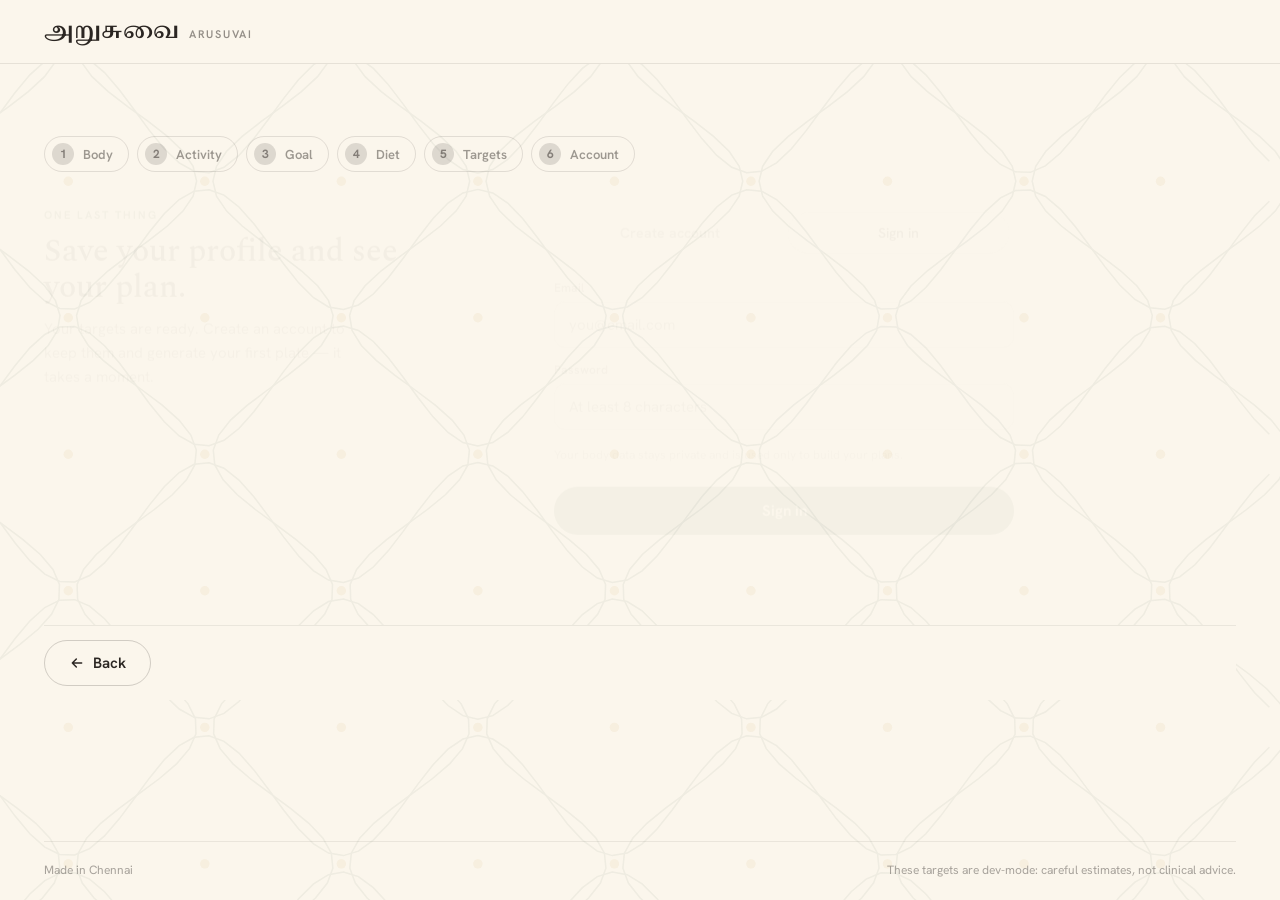
==== commit 08ef4b0c: "R4d: NORTH_BREAKFAST added -- lands below the 30% floor, documented not gamed New MealTemplate for (" ====
--- a/web/dashboard.html
+++ b/web/dashboard.html
@@ -63,17 +63,23 @@
              Meal templates and the build-status table" — repo files nobody
              outside the codebase can open. Same fact, same honesty, addressed
              to the person using the product. -->
-        <p class="ob-step-sub">These five are the only region-and-meal combinations with verified recipe data
+        <p class="ob-step-sub">These six are the only region-and-meal combinations with verified recipe data
           today. One plate is solved per request, not a full day.</p>
       </div>
       <div class="ob-col-controls">
         <!-- Region-grouped plate cards, ported from Arusuvai Dashboard v2.dc.html.
-             The two regions and five (region, meal_slot) pairs are the real,
+             The two regions and six (region, meal_slot) pairs are the real,
              hardcoded set core/planner has templates for today (see the
              build-status table) -- not invented from the mockup. South Indian
              dinner joined 2026-08-24 (TASKS_3.md R4d): it mirrors South Indian
              lunch's own grammar, so it earns a third South Indian card rather
-             than a new region group. Card "name"
+             than a new region group. North Indian breakfast joined the same
+             day: it does NOT mirror an existing grammar (three courses, one
+             optional) and its own rankability is below the per-template floor
+             (2.8% pooled, docs/audit_log.md 2026-08-24) -- the card is added
+             because the template and recipes are real and loadable, not
+             because the plate reliably solves; the low pass rate is a known,
+             documented limitation, not a reason to hide the option. Card "name"
              is the region only and "note" is a generic, uniformly-true line:
              the mockup's per-card dish names ("Pongal, sambar & chutney") are
              not ported, because the solver -- not this page -- decides which
@@ -107,6 +113,12 @@
           <div class="dash-plate-region">
             <div class="dash-plate-region-head"><span class="dash-plate-region-label">North Indian</span><span class="dash-plate-region-rule" aria-hidden="true"></span></div>
             <div class="dash-plate-grid">
+              <label class="dash-plate-card">
+                <input type="radio" name="plate" value="north_indian:breakfast">
+                <span class="dash-plate-card-head"><span class="dash-plate-slot">Breakfast</span><span class="dash-plate-dot" aria-hidden="true"></span></span>
+                <span class="dash-plate-name">North Indian</span>
+                <span class="dash-plate-note">Solved fresh from today's recipe library.</span>
+              </label>
               <label class="dash-plate-card">
                 <input type="radio" name="plate" value="north_indian:lunch">
                 <span class="dash-plate-card-head"><span class="dash-plate-slot">Lunch</span><span class="dash-plate-dot" aria-hidden="true"></span></span>
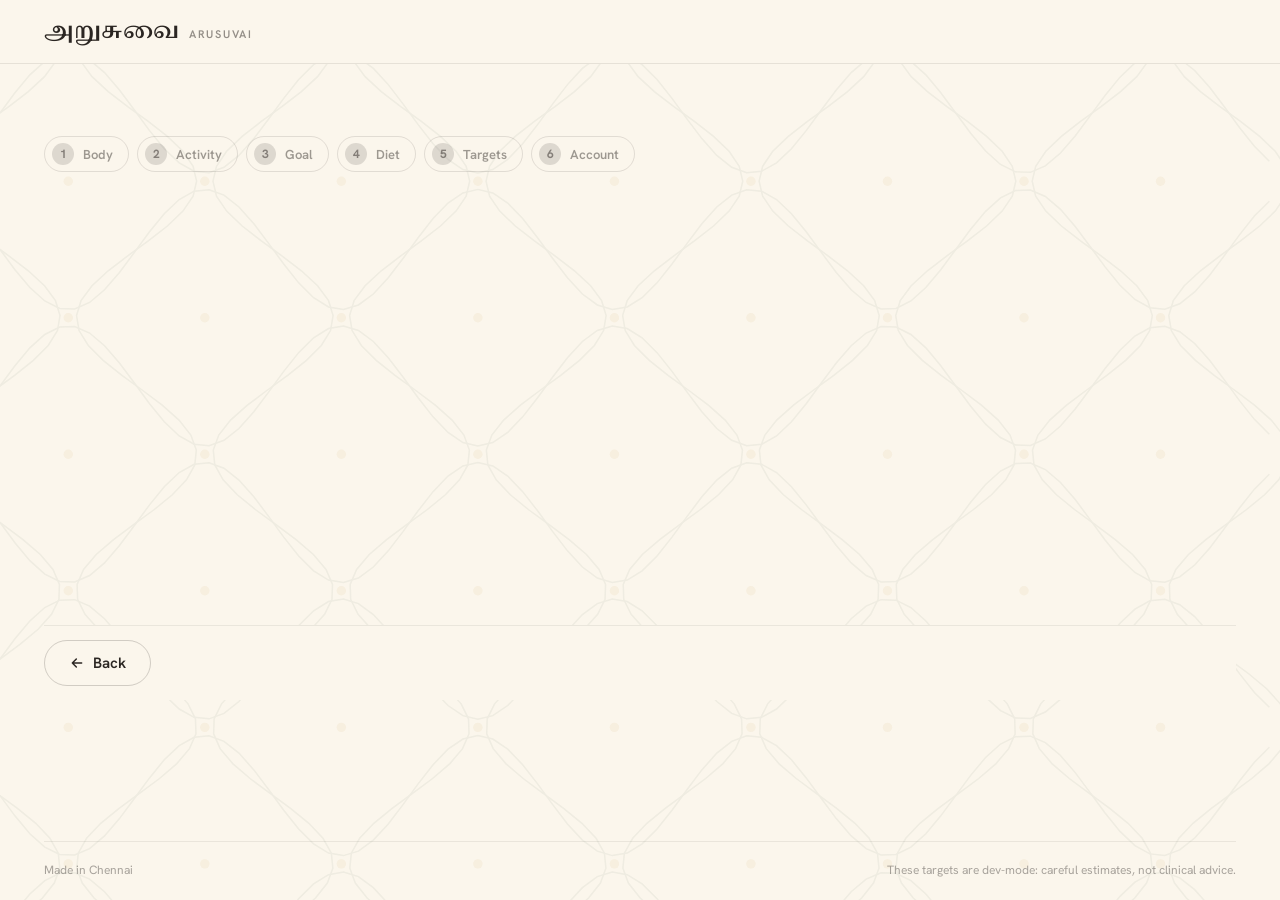
==== commit a53c4942: "R4d: SOUTH_SNACK + soya_chana_sundal -- lands at 0/144, below the 30% floor, documented not gamed Ne" ====
--- a/web/dashboard.html
+++ b/web/dashboard.html
@@ -63,12 +63,12 @@
              Meal templates and the build-status table" — repo files nobody
              outside the codebase can open. Same fact, same honesty, addressed
              to the person using the product. -->
-        <p class="ob-step-sub">These six are the only region-and-meal combinations with verified recipe data
+        <p class="ob-step-sub">These seven are the only region-and-meal combinations with verified recipe data
           today. One plate is solved per request, not a full day.</p>
       </div>
       <div class="ob-col-controls">
         <!-- Region-grouped plate cards, ported from Arusuvai Dashboard v2.dc.html.
-             The two regions and six (region, meal_slot) pairs are the real,
+             The two regions and seven (region, meal_slot) pairs are the real,
              hardcoded set core/planner has templates for today (see the
              build-status table) -- not invented from the mockup. South Indian
              dinner joined 2026-08-24 (TASKS_3.md R4d): it mirrors South Indian
@@ -79,7 +79,10 @@
              (2.8% pooled, docs/audit_log.md 2026-08-24) -- the card is added
              because the template and recipes are real and loadable, not
              because the plate reliably solves; the low pass rate is a known,
-             documented limitation, not a reason to hide the option. Card "name"
+             documented limitation, not a reason to hide the option. South
+             Indian snack joined 2026-09-25 on the same terms: 0/144 profiles
+             reach two plates, 25/144 get one (docs/audit_log.md 2026-09-25).
+             Card "name"
              is the region only and "note" is a generic, uniformly-true line:
              the mockup's per-card dish names ("Pongal, sambar & chutney") are
              not ported, because the solver -- not this page -- decides which
@@ -104,6 +107,12 @@
               <label class="dash-plate-card">
                 <input type="radio" name="plate" value="south_indian:dinner">
                 <span class="dash-plate-card-head"><span class="dash-plate-slot">Dinner</span><span class="dash-plate-dot" aria-hidden="true"></span></span>
+                <span class="dash-plate-name">South Indian</span>
+                <span class="dash-plate-note">Solved fresh from today's recipe library.</span>
+              </label>
+              <label class="dash-plate-card">
+                <input type="radio" name="plate" value="south_indian:snack">
+                <span class="dash-plate-card-head"><span class="dash-plate-slot">Snack</span><span class="dash-plate-dot" aria-hidden="true"></span></span>
                 <span class="dash-plate-name">South Indian</span>
                 <span class="dash-plate-note">Solved fresh from today's recipe library.</span>
               </label>
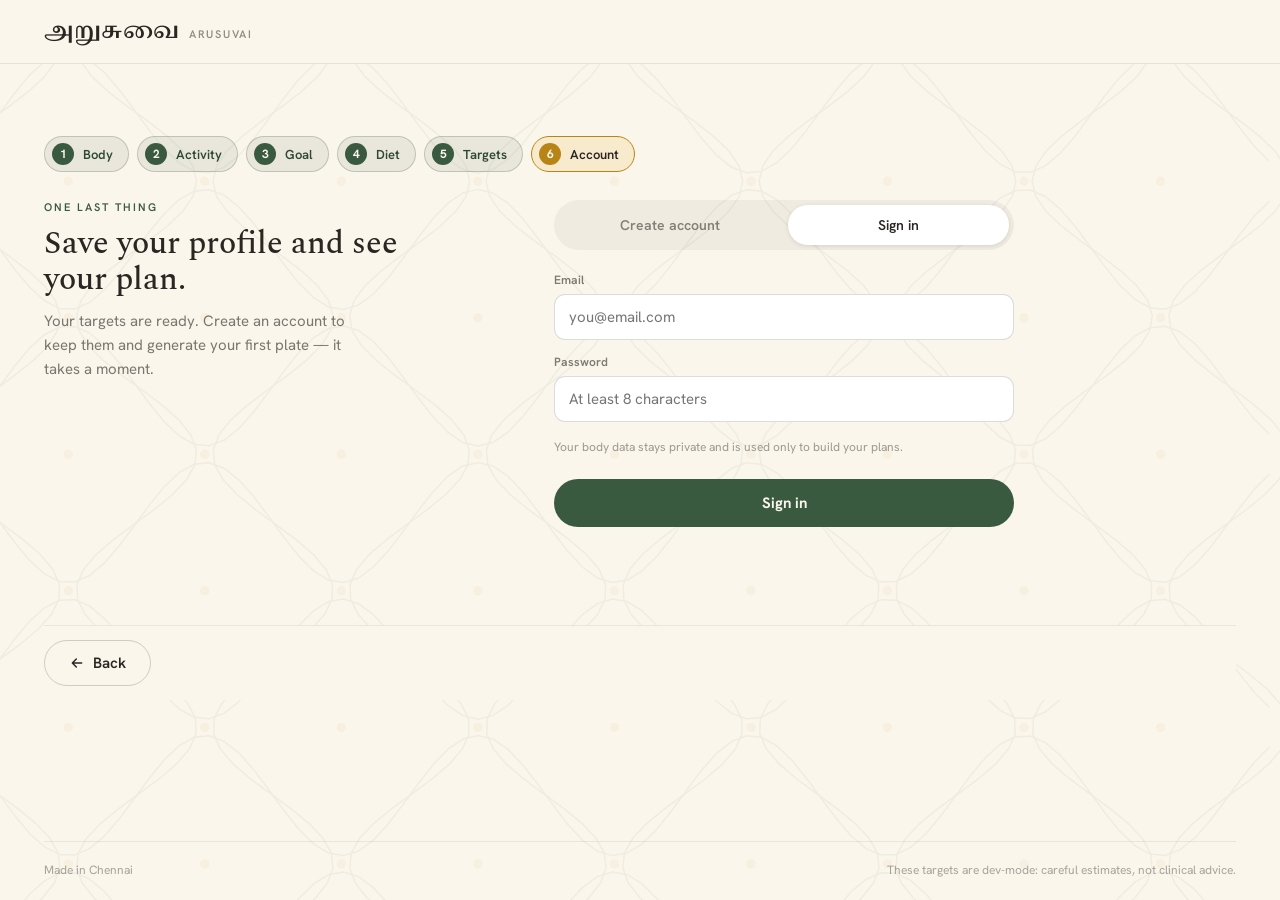
==== commit 1f662bbe: "web: North Indian snack card added -- withheld while it planned 0/144, now plans 88/144 The card was" ====
--- a/web/dashboard.html
+++ b/web/dashboard.html
@@ -63,12 +63,12 @@
              Meal templates and the build-status table" — repo files nobody
              outside the codebase can open. Same fact, same honesty, addressed
              to the person using the product. -->
-        <p class="ob-step-sub">These seven are the only region-and-meal combinations with verified recipe data
+        <p class="ob-step-sub">These eight are the only region-and-meal combinations with verified recipe data
           today. One plate is solved per request, not a full day.</p>
       </div>
       <div class="ob-col-controls">
         <!-- Region-grouped plate cards, ported from Arusuvai Dashboard v2.dc.html.
-             The two regions and seven (region, meal_slot) pairs are the real,
+             The two regions and eight (region, meal_slot) pairs are the real,
              hardcoded set core/planner has templates for today (see the
              build-status table) -- not invented from the mockup. South Indian
              dinner joined 2026-08-24 (TASKS_3.md R4d): it mirrors South Indian
@@ -82,6 +82,11 @@
              documented limitation, not a reason to hide the option. South
              Indian snack joined 2026-09-25 on the same terms: 0/144 profiles
              reach two plates, 25/144 get one (docs/audit_log.md 2026-09-25).
+             North Indian snack joined the same day, first withheld because
+             it planned 0/144; added once snacks lost their fat/carb floors
+             and a plate could hold chaat and tikka together -- 88/144 get a
+             plate, 46/144 get two (docs/audit_log.md 2026-09-25, snack
+             fat/carb floors).
              Card "name"
              is the region only and "note" is a generic, uniformly-true line:
              the mockup's per-card dish names ("Pongal, sambar & chutney") are
@@ -137,6 +142,12 @@
               <label class="dash-plate-card">
                 <input type="radio" name="plate" value="north_indian:dinner">
                 <span class="dash-plate-card-head"><span class="dash-plate-slot">Dinner</span><span class="dash-plate-dot" aria-hidden="true"></span></span>
+                <span class="dash-plate-name">North Indian</span>
+                <span class="dash-plate-note">Solved fresh from today's recipe library.</span>
+              </label>
+              <label class="dash-plate-card">
+                <input type="radio" name="plate" value="north_indian:snack">
+                <span class="dash-plate-card-head"><span class="dash-plate-slot">Snack</span><span class="dash-plate-dot" aria-hidden="true"></span></span>
                 <span class="dash-plate-name">North Indian</span>
                 <span class="dash-plate-note">Solved fresh from today's recipe library.</span>
               </label>
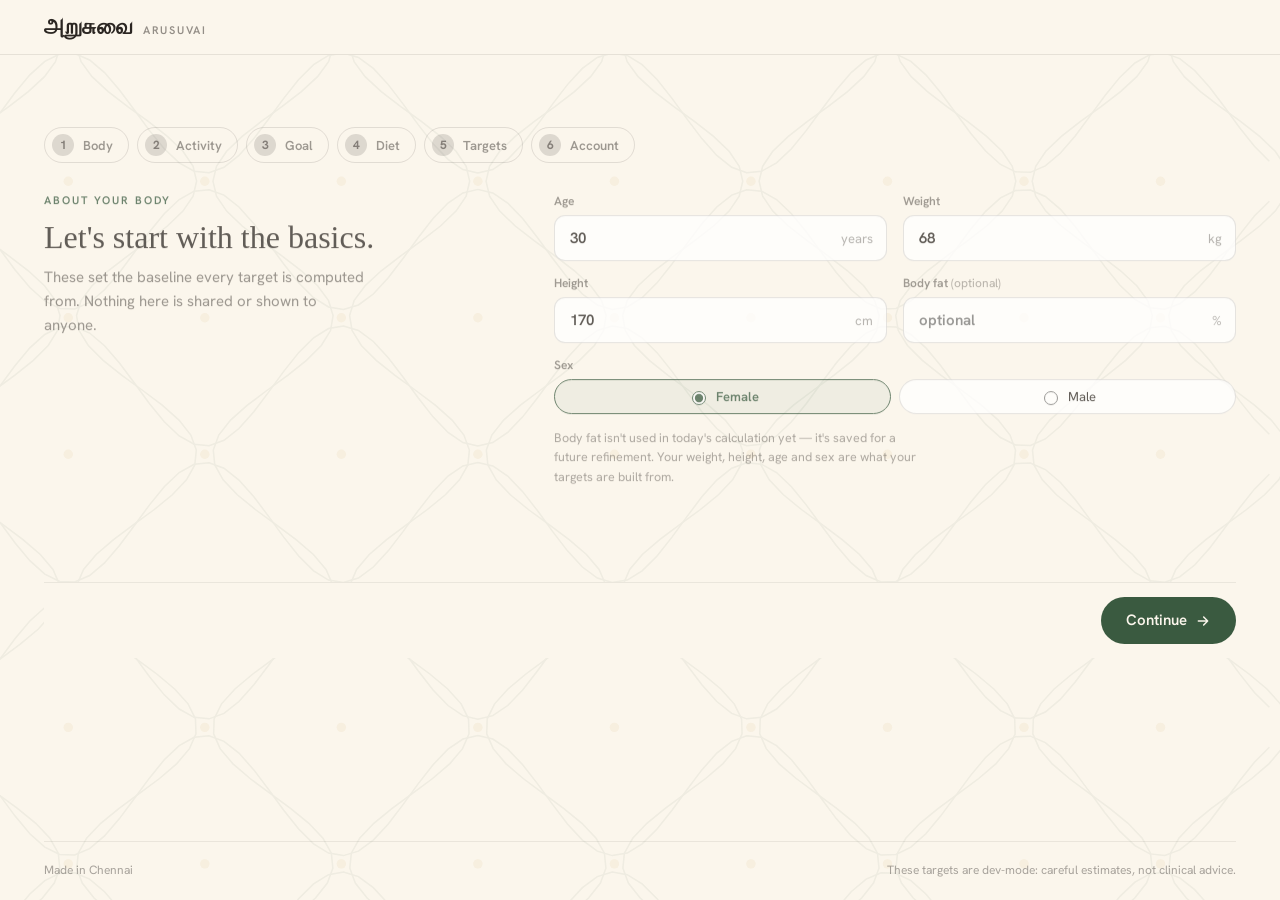
==== commit aba46c46: "Dashboard plate-picker comment: mark 2026-08/09 pass rates as history The comment still gave North I" ====
--- a/web/dashboard.html
+++ b/web/dashboard.html
@@ -87,6 +87,13 @@
              and a plate could hold chaat and tikka together -- 88/144 get a
              plate, 46/144 get two (docs/audit_log.md 2026-09-25, snack
              fat/carb floors).
+             Those counts were true when each card was added and are kept as
+             history; they are no longer current. As of 2026-09-27 every one of
+             the eight templates gives two rankable plates to at least 30% of
+             the 144 probe profiles -- North Indian breakfast 85/144, South
+             Indian snack 67/144, 734/1152 across the grid (docs/audit_log.md
+             2026-09-27, South Indian lunch). Current per-template figures live
+             there, not here.
              Card "name"
              is the region only and "note" is a generic, uniformly-true line:
              the mockup's per-card dish names ("Pongal, sambar & chutney") are
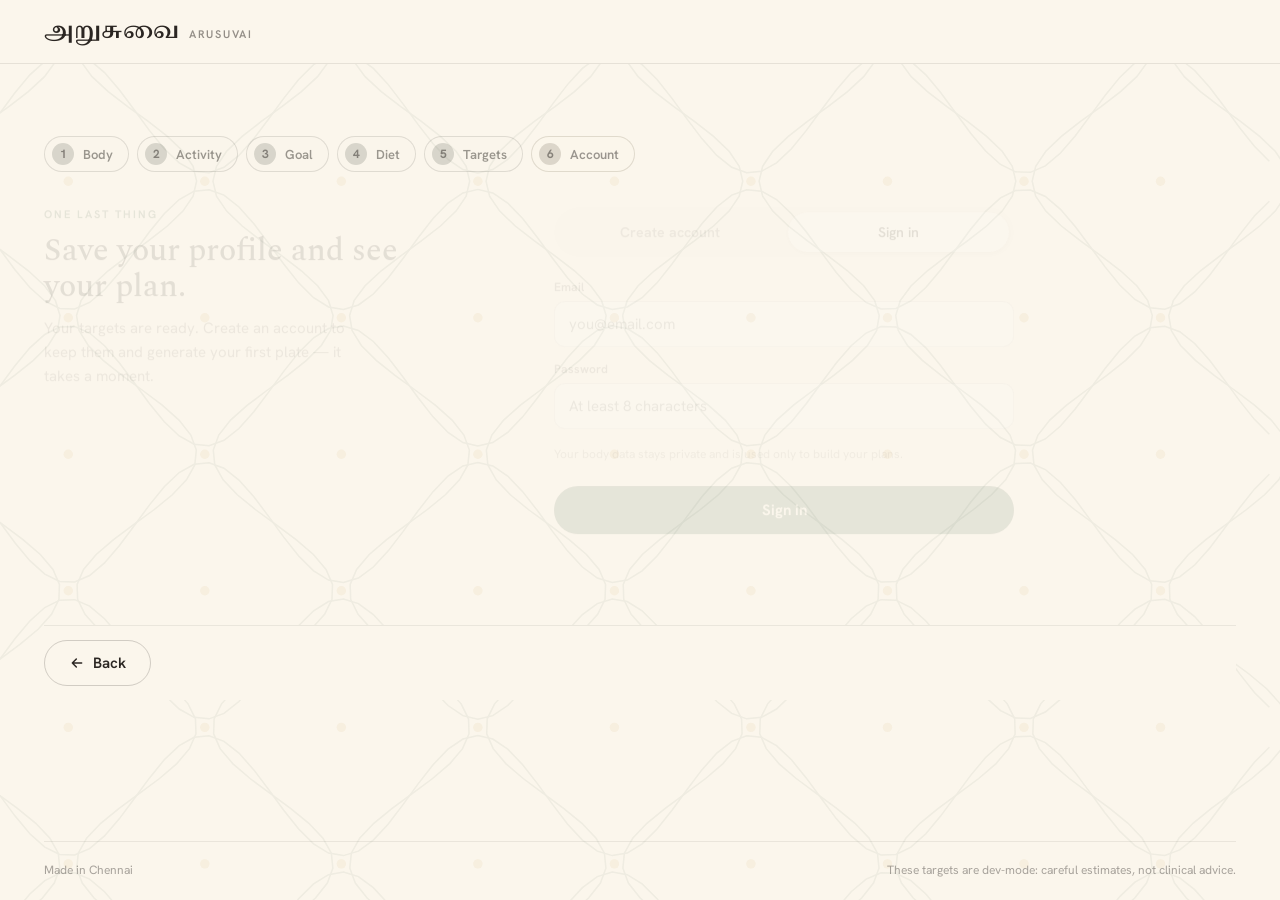
==== commit eb195db4: "N8: the dashboard lets the user swap a dish A "Swap for" menu under each dish whose slot has a choic" ====
--- a/web/dashboard.html
+++ b/web/dashboard.html
@@ -195,6 +195,9 @@
             <!-- Class set by dashboard-success.js (dash-dish-card) -- left
                  bare here since JS overwrites className on every render. -->
             <div id="obPlanMeals"></div>
+            <!-- N8: why a swap did not happen, when it did not. Written by
+                 dashboard.js; empty otherwise. -->
+            <p class="dash-note" id="obPlanSwapNote" role="status"></p>
           </div>
 
           <aside class="dash-plan-side">
@@ -213,9 +216,12 @@
             <div class="dash-note" id="obPlanRelaxationNote"></div>
 
             <div style="display: flex; flex-wrap: wrap; gap: 12px; margin-top: clamp(20px, 3vw, 28px);">
-              <button type="button" class="btn btn-primary btn-action" id="dashRegenerate">
+              <!-- Was "Regenerate this plate", which could only ever return
+                   the same plate (docs/audit_log.md 2026-09-29). Now undoes
+                   the user's swaps; hidden while there are none. -->
+              <button type="button" class="btn btn-primary btn-action" id="dashResetPicks" hidden>
                 <svg width="15" height="15" viewBox="0 0 24 24" fill="none" stroke="currentColor" stroke-width="2.2" stroke-linecap="round" stroke-linejoin="round"><path d="M21 12a9 9 0 1 1-2.64-6.36M21 3v6h-6"></path></svg>
-                Regenerate this plate
+                Back to the suggested plate
               </button>
             </div>
           </aside>
--- a/web/styles.css
+++ b/web/styles.css
@@ -1262,6 +1262,15 @@
 .dash-dish-name { font-family: var(--serif); font-size: 17px; line-height: 1.28; color: var(--ink); }
 .dash-dish-role { font-size: 13px; line-height: 1.5; color: rgba(43, 38, 34, .58); margin-top: 4px; text-transform: capitalize; }
 .dash-dish-qty { flex: none; font-size: 12.5px; color: rgba(43, 38, 34, .45); font-variant-numeric: tabular-nums; padding-top: 4px; white-space: nowrap; }
+/* N8 swap menu: small and quiet under the dish, so the plate still reads as a plate.
+   Its own line across the row (the row wraps only when a menu is present), indented
+   past the dot (7px + the row's 14px gap): beside the portion column there was room
+   for about ten characters and dish names were cut off. */
+.dash-dish-row:has(.dash-dish-swap) { flex-wrap: wrap; row-gap: 8px; }
+.dash-dish-swap { flex-basis: 100%; margin-left: 21px; display: flex; align-items: center; gap: 8px; font-size: 12.5px; color: rgba(43, 38, 34, .58); }
+.dash-dish-swap span { flex: none; white-space: nowrap; }
+.dash-dish-swap select { flex: 0 1 auto; min-width: 12ch; max-width: calc(100% - 21px); background: var(--surface); border: 1px solid var(--border); border-radius: 9px; padding: 5px 10px; font-family: var(--sans); font-size: 13px; color: var(--ink); }
+.dash-dish-swap select:focus { outline: none; border-color: var(--green); }
 
 .dash-total-card { background: rgba(58, 90, 64, .055); border: 1px solid rgba(58, 90, 64, .14); border-radius: 18px; padding: clamp(18px, 2.2vw, 22px); }
 .dash-total-label { font-size: 11px; letter-spacing: .14em; text-transform: uppercase; color: var(--green); font-weight: 700; margin-bottom: 14px; }
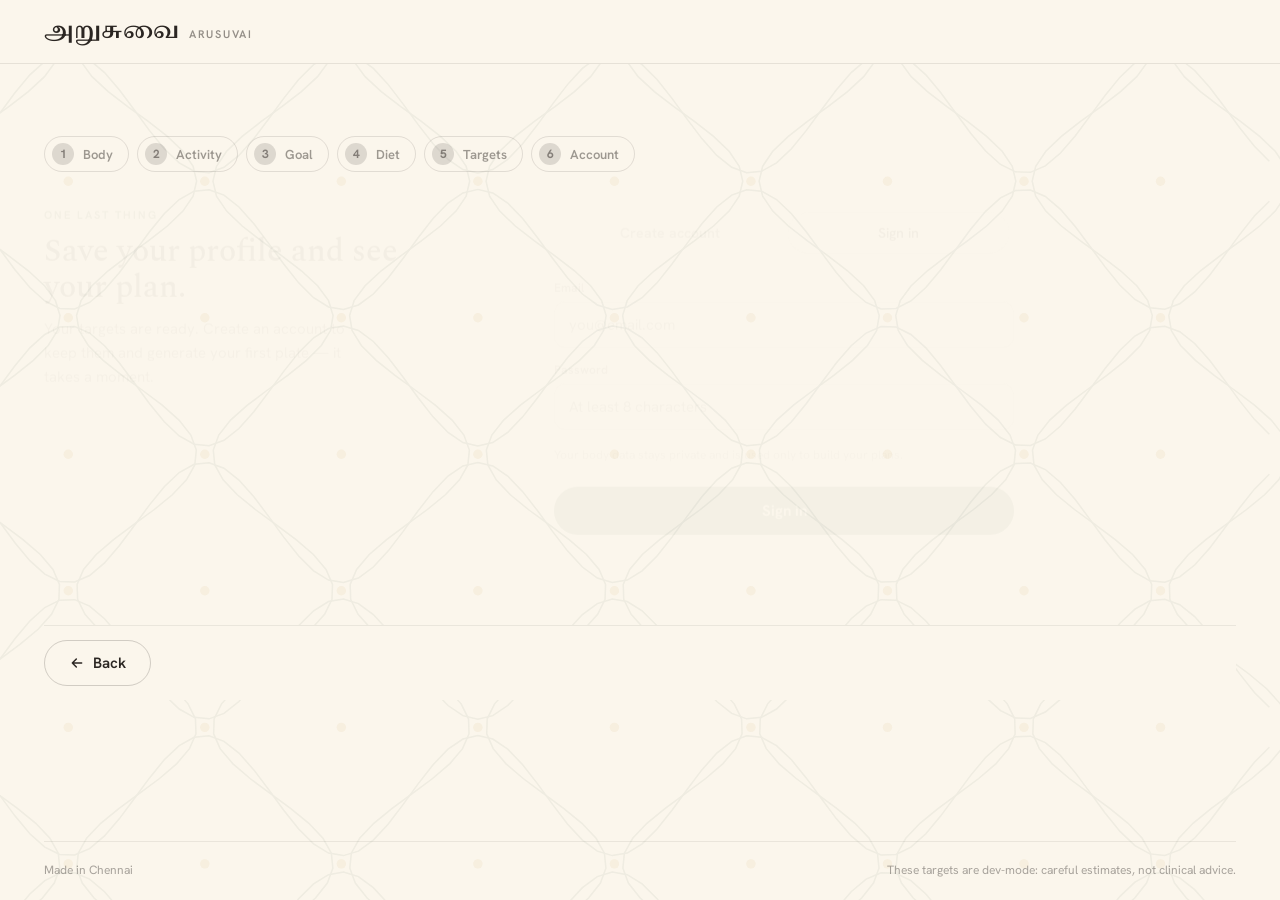
==== commit 1f5ec75c: "N11: remember, apply and forget saved dish choices on the dashboard Addresses docs/audit_log.md 2026" ====
--- a/web/dashboard.html
+++ b/web/dashboard.html
@@ -223,7 +223,16 @@
                 <svg width="15" height="15" viewBox="0 0 24 24" fill="none" stroke="currentColor" stroke-width="2.2" stroke-linecap="round" stroke-linejoin="round"><path d="M21 12a9 9 0 1 1-2.64-6.36M21 3v6h-6"></path></svg>
                 Back to the suggested plate
               </button>
-            </div>
+              <!-- N11: keep this meal's swaps and removals for next visit, or
+                   forget them. Shown by dashboard.js only when they apply. -->
+              <button type="button" class="btn btn-primary btn-action" id="dashRememberChoices" hidden>
+                Remember these choices
+              </button>
+              <button type="button" class="btn btn-action is-quiet" id="dashForgetChoices" hidden>
+                Forget saved choices
+              </button>
+            </div>
+            <p class="dash-note" id="dashSavedNote" role="status"></p>
           </aside>
         </div>
       </section>
--- a/web/styles.css
+++ b/web/styles.css
@@ -1266,9 +1266,17 @@
    Its own line across the row (the row wraps only when a menu is present), indented
    past the dot (7px + the row's 14px gap): beside the portion column there was room
    for about ten characters and dish names were cut off. */
-.dash-dish-row:has(.dash-dish-swap) { flex-wrap: wrap; row-gap: 8px; }
+.dash-dish-row:has(.dash-dish-controls) { flex-wrap: wrap; row-gap: 8px; }
 .dash-dish-swap { flex-basis: 100%; margin-left: 21px; display: flex; align-items: center; gap: 8px; font-size: 12.5px; color: rgba(43, 38, 34, .58); }
+/* N9: an empty optional course's "Add ..." row, divided like a dish row. */
+.dash-dish-add { padding: 14px 0 0; border-top: 1px solid rgba(43, 38, 34, .08); }
+.dash-dish-add + .dash-dish-add { margin-top: 14px; }
 .dash-dish-swap span { flex: none; white-space: nowrap; }
+/* N10: a dish's swap menu and its "Remove" share one line under the dish. */
+.dash-dish-controls { flex-basis: 100%; margin-left: 21px; display: flex; align-items: center; justify-content: space-between; flex-wrap: wrap; gap: 4px 12px; min-width: 0; }
+.dash-dish-controls .dash-dish-swap { flex: 0 1 auto; margin-left: 0; min-width: 0; max-width: 100%; }
+.dash-dish-remove { flex: none; background: none; border: none; padding: 4px 0; font-family: var(--sans); font-size: 12.5px; color: rgba(43, 38, 34, .58); text-decoration: underline; text-underline-offset: 3px; cursor: pointer; }
+.dash-dish-remove:hover, .dash-dish-remove:focus-visible { color: var(--ink); }
 .dash-dish-swap select { flex: 0 1 auto; min-width: 12ch; max-width: calc(100% - 21px); background: var(--surface); border: 1px solid var(--border); border-radius: 9px; padding: 5px 10px; font-family: var(--sans); font-size: 13px; color: var(--ink); }
 .dash-dish-swap select:focus { outline: none; border-color: var(--green); }
 
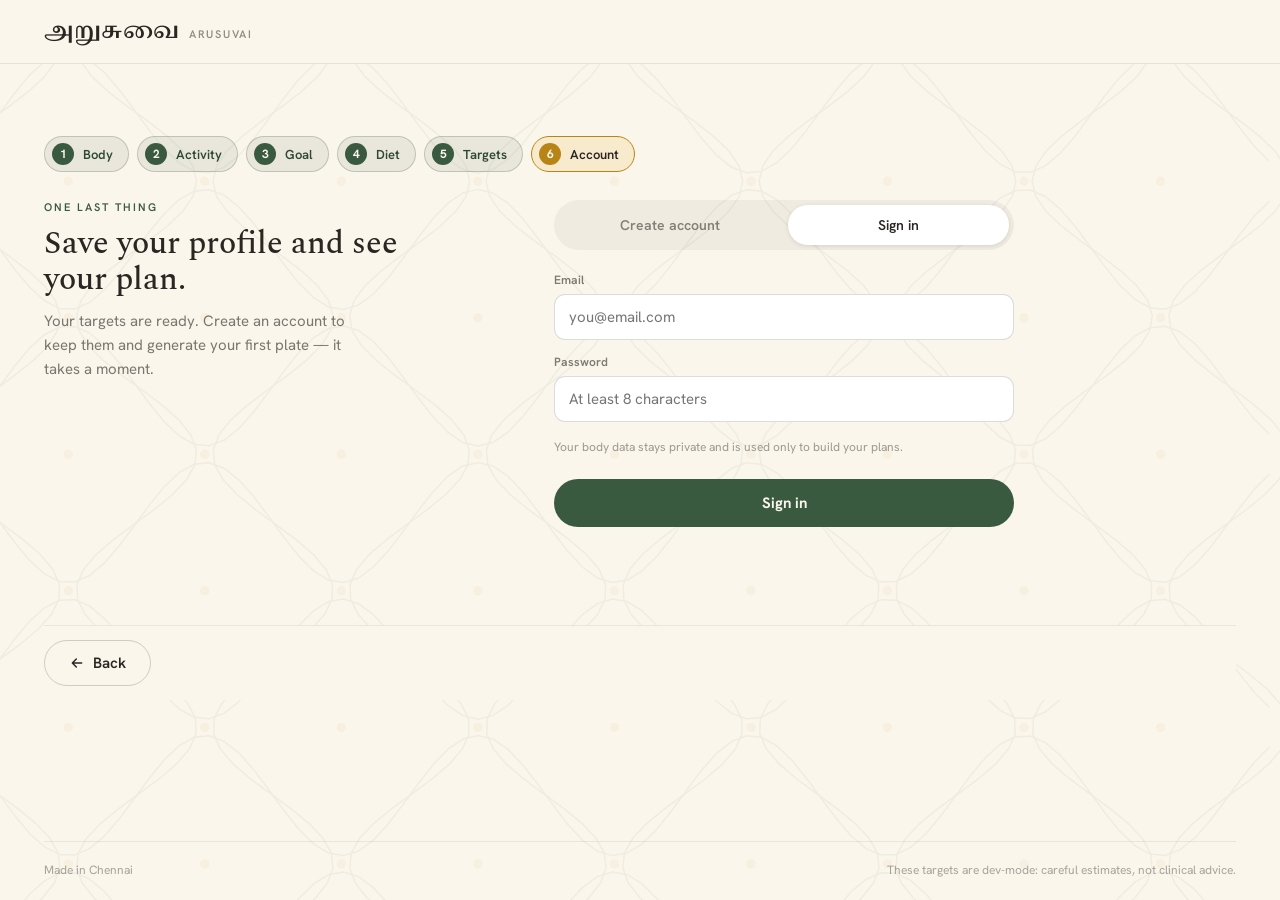
==== commit c5767807: "N30c: the plate picker stops counting its plates "These eight" sat above six plates for a profile wi" ====
--- a/web/dashboard.html
+++ b/web/dashboard.html
@@ -63,8 +63,10 @@
              Meal templates and the build-status table" — repo files nobody
              outside the codebase can open. Same fact, same honesty, addressed
              to the person using the product. -->
-        <p class="ob-step-sub">These eight are the only region-and-meal combinations with verified recipe data
-          today. One plate is solved per request, not a full day.</p>
+        <!-- No count since N30 (2026-10-11): a profile with no snack sees six
+             plates, not eight, and "These eight" was then wrong on the page. -->
+        <p class="ob-step-sub" id="dashPickerNote">These are the only region-and-meal combinations with verified
+          recipe data today. One plate is solved per request, not a full day.</p>
       </div>
       <div class="ob-col-controls">
         <!-- Region-grouped plate cards, ported from Arusuvai Dashboard v2.dc.html.
--- a/web/styles.css
+++ b/web/styles.css
@@ -1238,6 +1238,8 @@
    :has(input:checked) below carries the selected state, same mechanism as
    .ob-selectable elsewhere in this sheet; :has(input:focus-visible) carries
    the keyboard ring. */
+/* N30: a snack card for a profile with no snack in its day. */
+.dash-plate-card[hidden] { display: none; }
 .dash-plate-card input { position: absolute; inset: 0; opacity: 0; margin: 0; cursor: pointer; }
 .dash-plate-card-head { display: flex; align-items: center; justify-content: space-between; gap: 10px; margin-bottom: 9px; }
 .dash-plate-slot { font-size: 11px; letter-spacing: .12em; text-transform: uppercase; font-weight: 700; color: rgba(43, 38, 34, .42); transition: color .25s; }
